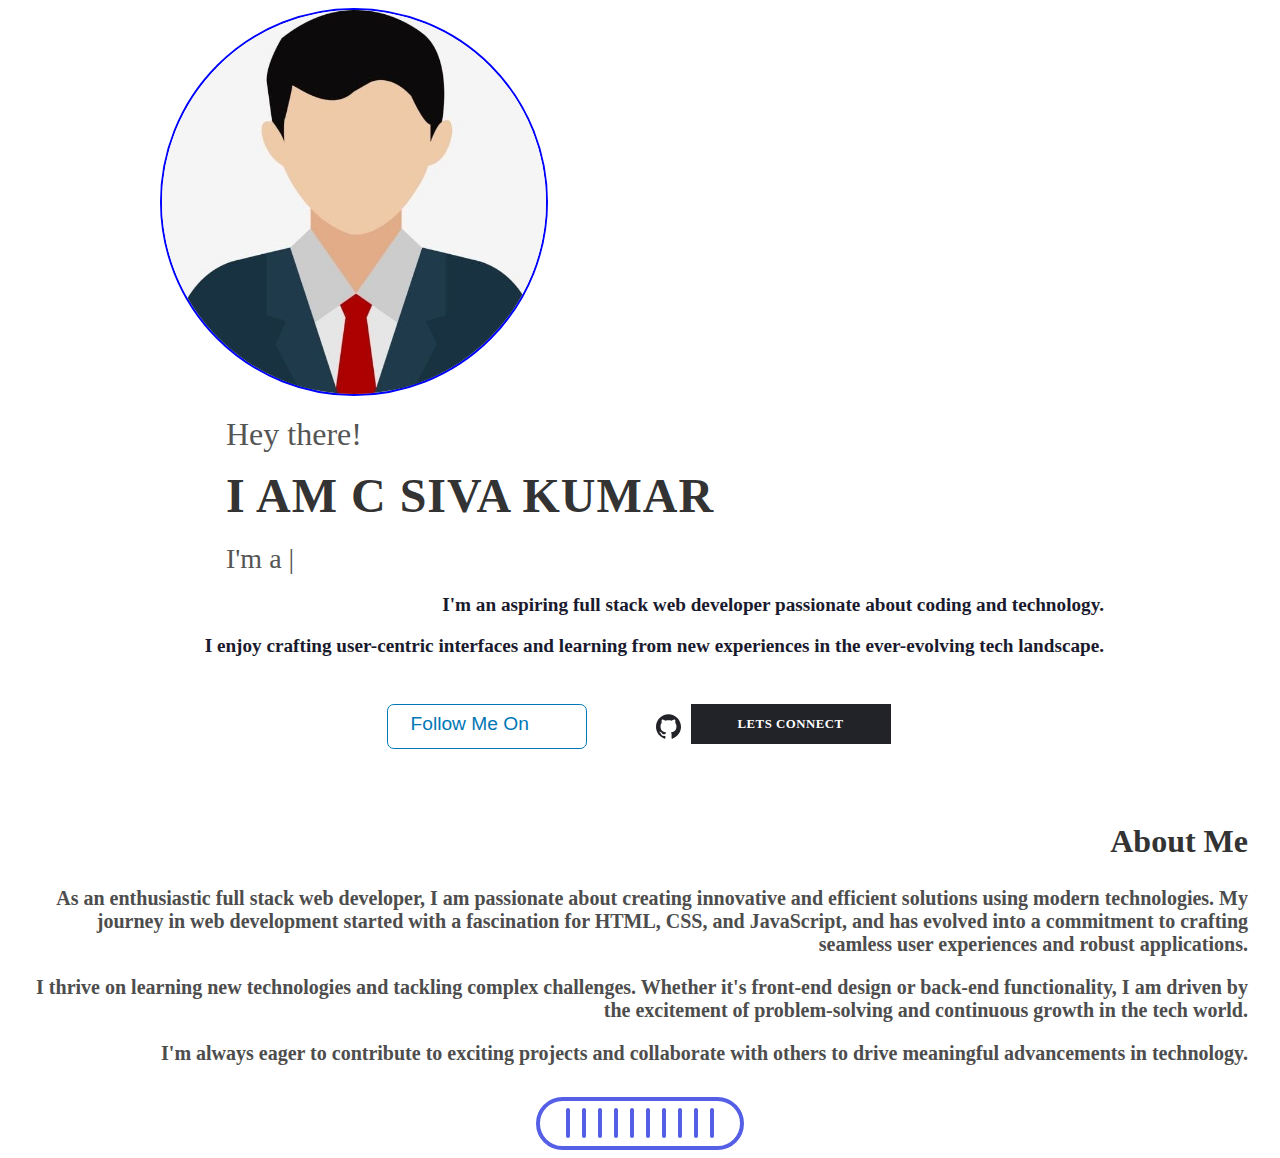
==== about.html @ 9b705c82 "modified about responsive" ====
<!DOCTYPE html>
<html lang="en">
<head>
    <meta charset="UTF-8">
    <meta name="viewport" content="width=device-width, initial-scale=1.0">
    <title>C Siva Kumar - Portfolio</title>
    <!-- Bootstrap CSS -->
    <link rel="stylesheet" href="https://cdn.jsdelivr.net/npm/bootstrap@4.6.2/dist/css/bootstrap.min.css" integrity="sha384-xOolHFLEh07PJGoPkLv1IbcEPTNtaed2xpHsD9ESMhqIYd0nLMwNLD69Npy4HI+N" crossorigin="anonymous">
    <!-- Custom CSS -->
    <link rel="stylesheet" href="styles/about.css">
</head>
<body>
<section id="about">
    <div class="about">

        <div class="aboutsection">
            <div class="profileimg">
            <img src="images/userimage.jpg" alt="Profile Image">
        </div>
        <div class="aboutme text-center">
            <h2>Hey there!</h2>
            <h1>I am C SIVA KUMAR</h1>
            <h2> I'm a <span id="dynamic-text"></span>|</h2>
            <span class="aboutcontent">
                <p>I'm an aspiring full stack web developer passionate about coding and technology.</p>
                <p>I enjoy crafting user-centric interfaces and learning from new experiences in the ever-evolving tech landscape.</p>
                <section id="connectwithme">
                    <ul class="links">
                        <li  id="connectbtn">
                            <a href="https://www.linkedin.com/in/siva-kumar-chandragari-0a0203268/" target="_blank">
                                <button class="linedinbutton">
                                    <p class="inner">Follow Me On</p>
                                    <svg viewBox="0 0 16 16" class="bi bi-whatsapp" fill="currentColor" height="16" width="20" xmlns="http://www.w3.org/2000/svg">
                                        <path d="M0 1.146C0 .513.526 0 1.175 0h13.65C15.474 0 16 .513 16 1.146v13.708c0 .633-.526 1.146-1.175 1.146H1.175C.526 16 0 15.487 0 14.854V1.146zm4.943 12.248V6.169H2.542v7.225h2.401zm-1.2-8.212c.837 0 1.358-.554 1.358-1.248-.015-.709-.52-1.248-1.342-1.248-.822 0-1.359.54-1.359 1.248 0 .694.521 1.248 1.327 1.248h.016zm4.908 8.212V9.359c0-.216.016-.432.08-.586.173-.431.568-.878 1.232-.878.869 0 1.216.662 1.216 1.634v3.865h2.401V9.25c0-2.22-1.184-3.252-2.764-3.252-1.274 0-1.845.7-2.165 1.193v.025h-.016a5.54 5.54 0 0 1 .016-.025V6.169h-2.4c.03.678 0 7.225 0 7.225h2.4z"></path>
                                    </svg>
                                </button>
                           </a>
                        </li>
                        <li id="connectbtn"><a href="https://github.com/sivakumar6678" target="_blank">
                            <div class="button-icon">
                                <div class="icon">
                                  <svg viewBox="0 0 24 24">
                                    <path
                                      d="M12 0.296997C5.37 0.296997 0 5.67 0 12.297C0 17.6 3.438 22.097 8.205 23.682C8.805 23.795 9.025 23.424 9.025 23.105C9.025 22.82 9.015 22.065 9.01 21.065C5.672 21.789 4.968 19.455 4.968 19.455C4.422 18.07 3.633 17.7 3.633 17.7C2.546 16.956 3.717 16.971 3.717 16.971C4.922 17.055 5.555 18.207 5.555 18.207C6.625 20.042 8.364 19.512 9.05 19.205C9.158 18.429 9.467 17.9 9.81 17.6C7.145 17.3 4.344 16.268 4.344 11.67C4.344 10.36 4.809 9.29 5.579 8.45C5.444 8.147 5.039 6.927 5.684 5.274C5.684 5.274 6.689 4.952 8.984 6.504C9.944 6.237 10.964 6.105 11.984 6.099C13.004 6.105 14.024 6.237 14.984 6.504C17.264 4.952 18.269 5.274 18.269 5.274C18.914 6.927 18.509 8.147 18.389 8.45C19.154 9.29 19.619 10.36 19.619 11.67C19.619 16.28 16.814 17.295 14.144 17.59C14.564 17.95 14.954 18.686 14.954 19.81C14.954 21.416 14.939 22.706 14.939 23.096C14.939 23.411 15.149 23.786 15.764 23.666C20.565 22.092 24 17.592 24 12.297C24 5.67 18.627 0.296997 12 0.296997Z"
                                      fill="#222229"
                                    ></path>
                                  </svg>
                                </div>
                                <div class="cube">
                                    <span class="side front">Lets Connect</span>
                                    <span class="side top">check me on github</span>
                                </div>
                            </div>
                            </a></li>
                        </ul>
                </section>
            </span>
        </div>
    </div>
    </div>
    <div class="aboutmore text-center">
        <h2 class="text-center">About Me</h2>
        <p>As an enthusiastic full stack web developer, I am passionate about creating innovative and efficient solutions using modern technologies. My journey in web development started with a fascination for HTML, CSS, and JavaScript, and has evolved into a commitment to crafting seamless user experiences and robust applications.</p>
        <p>I thrive on learning new technologies and tackling complex challenges. Whether it's front-end design or back-end functionality, I am driven by the excitement of problem-solving and continuous growth in the tech world.</p>
        <p>I'm always eager to contribute to exciting projects and collaborate with others to drive meaningful advancements in technology.</p>
    </div>
    <div class="knoememore">
        <ul class="wave-menu">
            <li></li>
            <li></li>
            <li></li>
            <li></li>
            <li></li>
            <li></li>
            <li></li>
            <li></li>
            <li></li>
            <li></li>
          </ul>
    </div>
</section>

<!-- Include the script for typewriter effect here -->
<!-- <script src="js/script.js"> -->
   
</script>
</body>
</html>
---- styles/about.css ----
#about {
    align-content: center;
    justify-items: center;
    margin: 0rem -8px;
    /* background: linear-gradient(to bottom, #fff9c4, #ffe0b2);  */
    color: #1a1a2e; 
}

.aboutsection {
    margin: 0 10rem;
    display: flex;
    justify-items: center;
    align-content: center;
    flex-wrap: wrap;
    min-height: 85vh;
}

.aboutsection img {
    border:2px solid blue;
    width: 30vw;
    max-width: 500px;
    height: auto;
    border-radius: 50%;
}

.aboutsection .aboutme {
    margin: 1rem;
    flex-grow: 1;
    text-align: center;
}
.aboutme h2:first-child{
    font-size: 2rem;
    font-weight: 300;
    color:#555555;
    /* background: red; */
}
.aboutme h1  {
    color: #333333;
    padding-left: 50px;
    text-align: start;
    font-size: 3rem;
    font-weight: 700;
    text-transform: uppercase;
    letter-spacing: 1px;
    margin: 0 0 20px 0;
}

.aboutme h2 {
    /* color: #1a1a2e; */
    color: #555555; /* Slate Gray */
    font-size: 1.75rem;
    font-weight: bolder;
    padding-left: 50px;
    text-align: start;
    font-weight: 400;
    margin: 0 0 15px 0;
}

.aboutcontent p {
    text-align: right;
    font-size: 1.2rem;
    font-weight: 550;
    line-height: 1.6;
    margin: 0 0 10px 0;
}

#dynamic-text {
    color: #2b00ff;
}

.aboutmore {
    margin: 2rem;
    text-align: right;
    font-size: 1.25rem;
    font-weight: 900;
    
}
.aboutmore h2{
    font-size: 2rem;
    font-weight: 900;
    color: #333333;
}
.aboutmore p{
    font-size: 1.25rem;
    font-weight: 900;
    color: #4d4d4d; 
}
#connectwithme {
    margin-top: 2rem;
}

#connectwithme .links {
    list-style-type: none;
    display: flex;
    justify-content: center;
    gap: 1.5rem;
    padding: 0;
    flex-wrap: wrap;
}

#connectwithme .links li {
    display: flex;
    align-items: center;
    border-radius: 8px;
    padding: 0.5rem 1rem;
    transition: transform 0.3s, box-shadow 0.3s;
}

#connectwithme .links .linedinbutton {
    width: 200px;
    height: 45px;
    text-align: center;
}

#connectwithme .links .linedinbutton p {
    font: 1.2rem sans-serif;
}

#connectwithme .links .linedinbutton svg {
    width: 3vh;
    height: 3vh;
}

#connectwithme .links li img {
    width: 30px;
    height: 30px;
    margin-right: 10px;
}

#connectwithme .links li a {
    text-decoration: none;
    color: #333;
    font-weight: bold;
}

#connectwithme .links li:hover {
    transform: scale(1.05);
}

#connectwithme .links li {
    animation:leftswipe 1.5s ease-in;
}
@keyframes leftswipe {
    0% {
        transform: translateX(-30%);
    }
    100% {
        transform: translateX(0);
    }
    
}

button p {
    position: absolute;
    top: 0.4em;
    left: 1.2em;
    margin: 0;
    padding: 0;
    transition: .5s;
    color: #0077b5;
}

button svg {
    position: absolute;
    top: 0.45em;
    right: 0.5em;
    margin: 0;
    padding: 0;
    opacity: 0;
    transition: 0.5s;
    height: 1em;
    fill: #fff;
}

button:hover p {
    left: 0.6em;
    color: #fff;
}

button:hover svg {
    opacity: 1;
}

button:hover {
    background-color: #0077b5;
}

.button-icon {
    display: flex;
    border: 3px #fff solid;
    width: fit-content;
    height: fit-content;
    cursor: pointer;
}

.icon {
    background-color: #fff;
    padding: 10px 10px 5px 10px;
}

.icon svg {
    width: 25px;
    height: 25px;
}

.cube {
    transition: all 0.9s;
    transform-style: preserve-3d;
    width: 200px;
    height: 20px;
}

.button-icon:hover {
    border-color: #ff98a2;
}

.button-icon:hover .cube {
    transform: rotateX(90deg);
}

.side {
    position: absolute;
    height: 40px;
    width: 200px;
    display: flex;
    font-size: 0.8em;
    justify-content: center;
    align-items: center;
    text-transform: uppercase;
    letter-spacing: 0.5px;
    font-weight: bold;
}

.top {
    height: 45px;
    background: #ff98a2;
    color: #fff;
    transform: rotateX(-90deg) translate3d(0, 10px, 2em);
}

.front {
    background: #222229;
    color: #fff;
    transform: translate3d(0, 0, 1em);
}

button {
    background-color: #fff;
    border: 1px solid #0077b5;
    padding: 5px;
    position: relative;
    width: 7.2em;
    height: 2em;
    transition: 0.5s;
    font-size: 17px;
    border-radius: 0.4em;
}

.linedinbutton:hover, .button-icon:hover {
    background: radial-gradient(circle 80px at 80% -50%, #777777, #0f1111);
    box-shadow: 0 0 15px #bcbebe; /* Glowing shadow effect */
}

.knoememore {
    display: flex;
    justify-content: center;
}

/* Wave Menu Styles - From Uiverse.io by JkHuger */ 
.wave-menu {
    border: 4px solid #545FE5;
    border-radius: 50px;
    width: 200px;
    height: 45px;
    display: flex;
    justify-content: center;
    align-items: center;
    padding: 0;
    margin: 0;
    cursor: pointer;
    transition: ease 0.2s;
    position: relative;
    background: #fff;
}

.wave-menu li {
    list-style: none;
    height: 30px;
    width: 4px;
    border-radius: 10px;
    background: #545FE5;
    margin: 0 6px;
    padding: 0;
    animation-name: wave1;
    animation-duration: 0.3s;
    animation-iteration-count: infinite;
    animation-direction: alternate;
    transition: ease 0.2s;
}

.wave-menu:hover > li {
    background: #fff;
}

.wave-menu:hover {
    background: #545FE5;
}

.wave-menu li:nth-child(2) {
    animation-name: wave2;
    animation-delay: 0.2s;
}

.wave-menu li:nth-child(3) {
    animation-name: wave3;
    animation-delay: 0.23s;
    animation-duration: 0.4s;
}

.wave-menu li:nth-child(4) {
    animation-name: wave4;
    animation-delay: 0.1s;
    animation-duration: 0.3s;
}

.wave-menu li:nth-child(5) {
    animation-delay: 0.5s;
}

.wave-menu li:nth-child(6) {
    animation-name: wave2;
    animation-duration: 0.5s;
}

.wave-menu li:nth-child(8) {
    animation-name: wave4;
    animation-delay: 0.4s;
    animation-duration: 0.25s;
}

.wave-menu li:nth-child(9) {
    animation-name: wave3;
    animation-delay: 0.15s;
}

@keyframes wave1 {
    from {
        transform: scaleY(1);
    }
    to {
        transform: scaleY(0.5);
    }
}

@keyframes wave2 {
    from {
        transform: scaleY(0.3);
    }
    to {
        transform: scaleY(0.6);
    }
}

@keyframes wave3 {
    from {
        transform: scaleY(1.5);
    }
    to {
        transform: scaleY(0.8);
    }
}

@keyframes wave4 {
    from {
        transform: scaleY(0.2);
    }
    to {
        transform: scaleY(1);
    }
}

/* Responsive Styles for About Section */
@media (max-width: 1200px) {
    .aboutsection {
        margin: 0 5rem;
    }
}

@media (max-width: 992px) {
    .aboutsection {
        margin: 0 3rem;
    }

    .aboutsection img {
        width: 25vw;
        max-width: 150px;
    }

    .aboutsection .aboutme {
        text-align: left;
    }
}

@media (max-width: 768px) {
    .aboutsection {
        margin: 0 2rem;
        flex-direction: column;
        text-align: center;
    }

    .aboutsection img {
        margin:2rem 0;
        width: 80vw;
        max-width: 900px;
        margin-bottom: 1rem;
    }

    .aboutsection .aboutme {
        margin: 1rem 0;
    }
    .aboutme h1{
        font-size:2.5rem;
    }

    .aboutmore {
        text-align: center;
    }
}

@media (max-width: 576px) {
    .aboutsection {
        margin: 0 1rem;
    }
    .aboutme h1{
        font-size:2.5rem;
    }
    #connectwithme .links li {
        padding: 0.5rem 0rem;
        
    }

    .aboutsection .aboutme {
        margin: 0.5rem 0;
    }
}
@media (max-width: 505px) {
    #connectwithme .links .linedinbutton {
        width:150px;
        text-align: left;
    }
    #connectwithme .links .linedinbutton p {
        margin:0;
        padding:0;
        font-size: 15px;
    }

    
  }
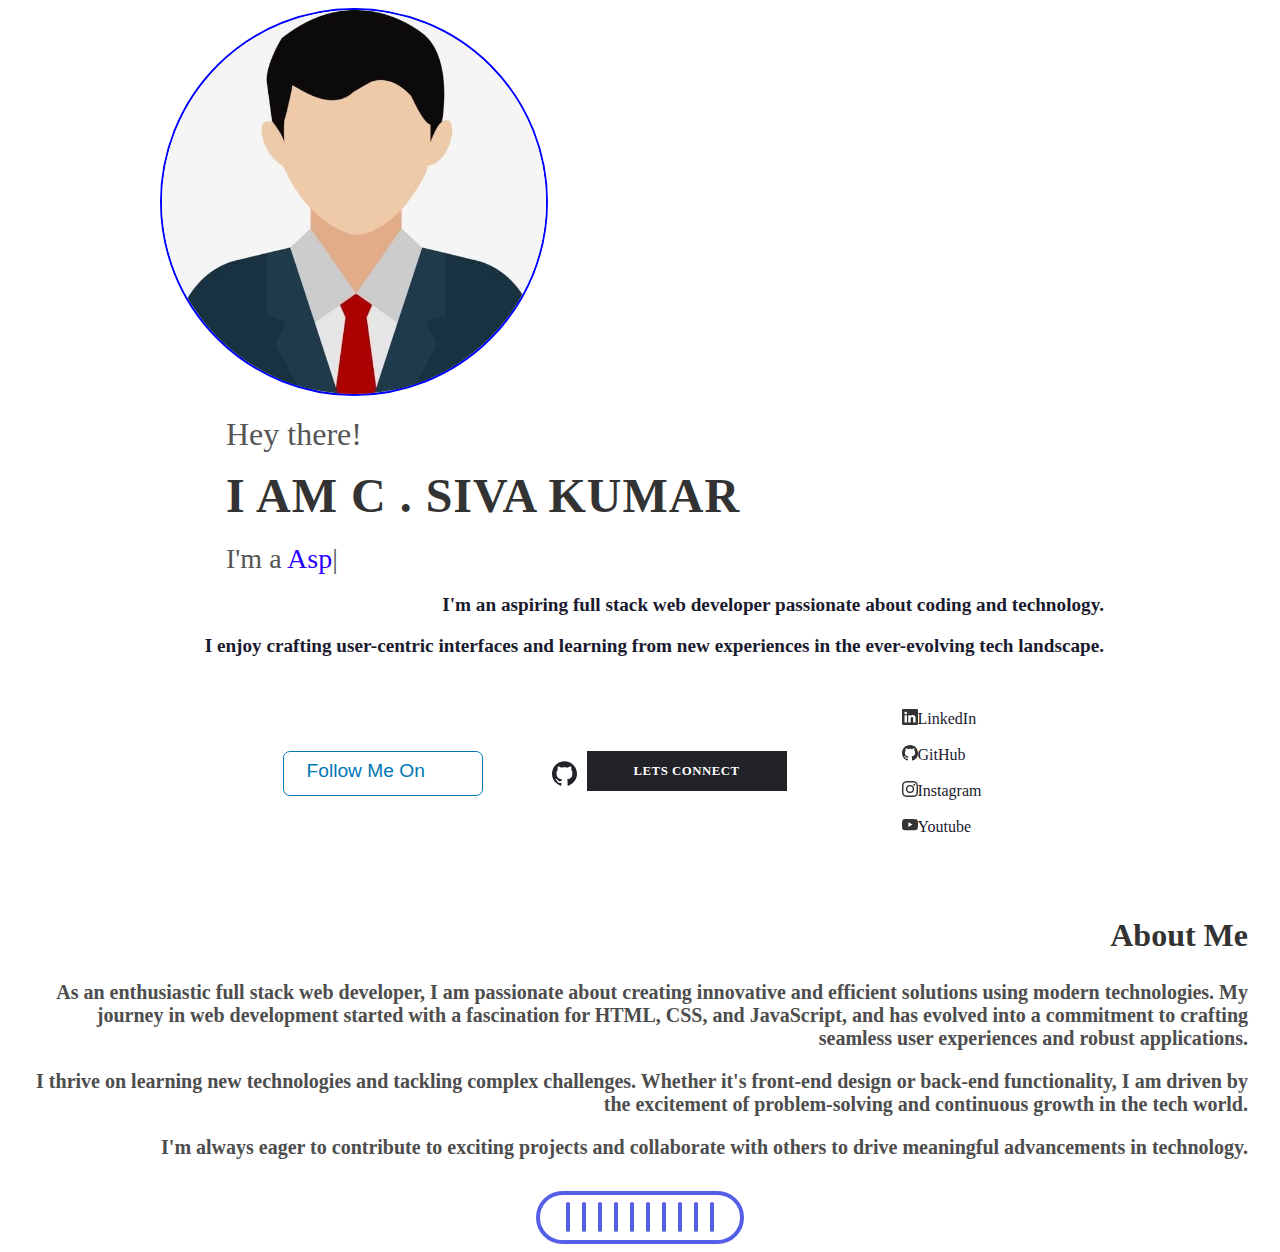
==== commit eec8d75c: "updated button in small screene" ====
--- a/about.html
+++ b/about.html
@@ -12,51 +12,148 @@
 <body>
 <section id="about">
     <div class="about">
-
         <div class="aboutsection">
             <div class="profileimg">
-            <img src="images/userimage.jpg" alt="Profile Image">
+                <img src="images/userimage.jpg" alt="Profile Image">
+            </div>
+            <div class="aboutme text-center">
+                <h2>Hey there!</h2>
+                <h1>I am C . SIVA KUMAR</h1>
+                <h2>I'm a <span id="dynamic-text"></span>|</h2>
+                <span class="aboutcontent">
+                    <p>I'm an aspiring full stack web developer passionate about coding and technology.</p>
+                    <p>I enjoy crafting user-centric interfaces and learning from new experiences in the ever-evolving tech landscape.</p>
+                    <section id="connectwithme">
+                        <ul class="links">
+                            <li id="connectbtn" class=" d-none d-sm-block">
+                                <a href="https://www.linkedin.com/in/sivakumar-chandragari/" target="_blank">
+                                    <button class="linedinbutton">
+                                        <p class="inner">Follow Me On</p>
+                                        <svg viewBox="0 0 16 16" class="bi bi-whatsapp" fill="currentColor" height="16" width="20" xmlns="http://www.w3.org/2000/svg">
+                                            <path d="M0 1.146C0 .513.526 0 1.175 0h13.65C15.474 0 16 .513 16 1.146v13.708c0 .633-.526 1.146-1.175 1.146H1.175C.526 16 0 15.487 0 14.854V1.146zm4.943 12.248V6.169H2.542v7.225h2.401zm-1.2-8.212c.837 0 1.358-.554 1.358-1.248-.015-.709-.52-1.248-1.342-1.248-.822 0-1.359.54-1.359 1.248 0 .694.521 1.248 1.327 1.248h.016zm4.908 8.212V9.359c0-.216.016-.432.08-.586.173-.431.568-.878 1.232-.878.869 0 1.216.662 1.216 1.634v3.865h2.401V9.25c0-2.22-1.184-3.252-2.764-3.252-1.274 0-1.845.7-2.165 1.193v.025h-.016a5.54 5.54 0 0 1 .016-.025V6.169h-2.4c.03.678 0 7.225 0 7.225h2.4z"></path>
+                                        </svg>
+                                    </button>
+                                </a>
+                               
+                                  
+                            </li>
+                            <li id="connectbtn" class=" d-none d-sm-block">
+                                <a href="https://github.com/sivakumar6678" target="_blank">
+                                    <div class="button-icon">
+                                        <div class="icon">
+                                            <svg viewBox="0 0 24 24">
+                                                <path
+                                                  d="M12 0.296997C5.37 0.296997 0 5.67 0 12.297C0 17.6 3.438 22.097 8.205 23.682C8.805 23.795 9.025 23.424 9.025 23.105C9.025 22.82 9.015 22.065 9.01 21.065C5.672 21.789 4.968 19.455 4.968 19.455C4.422 18.07 3.633 17.7 3.633 17.7C2.546 16.956 3.717 16.971 3.717 16.971C4.922 17.055 5.555 18.207 5.555 18.207C6.625 20.042 8.364 19.512 9.05 19.205C9.158 18.429 9.467 17.9 9.81 17.6C7.145 17.3 4.344 16.268 4.344 11.67C4.344 10.36 4.809 9.29 5.579 8.45C5.444 8.147 5.039 6.927 5.684 5.274C5.684 5.274 6.689 4.952 8.984 6.504C9.944 6.237 10.964 6.105 11.984 6.099C13.004 6.105 14.024 6.237 14.984 6.504C17.264 4.952 18.269 5.274 18.269 5.274C18.914 6.927 18.509 8.147 18.389 8.45C19.154 9.29 19.619 10.36 19.619 11.67C19.619 16.28 16.814 17.295 14.144 17.59C14.564 17.95 14.954 18.686 14.954 19.81C14.954 21.416 14.939 22.706 14.939 23.096C14.939 23.411 15.149 23.786 15.764 23.666C20.565 22.092 24 17.592 24 12.297C24 5.67 18.627 0.296997 12 0.296997Z"
+                                                  fill="#222229"
+                                                ></path>
+                                            </svg>
+                                        </div>
+                                        <div class="cube">
+                                            <span class="side front">Lets Connect</span>
+                                            <span class="side top">check me on github</span>
+                                        </div>
+                                    </div>
+                                </a>
+                               
+                            </li>
+                            <li class="d-block d-sm-none" id="smallscreenlinks">
+                    <ul class="example-2">
+                        <li class="icon-content">
+                            <a
+                            href="https://www.linkedin.com/in/sivakumar-chandragari/"
+                            aria-label="LinkedIn"
+                            data-social="linkedin"
+                            >
+                            <div class="filled"></div>
+                            <svg
+                                xmlns="http://www.w3.org/2000/svg"
+                                width="16"
+                                height="16"
+                                fill="currentColor"
+                                class="bi bi-linkedin"
+                                viewBox="0 0 16 16"
+                                xml:space="preserve"
+                            >
+                                <path
+                                d="M0 1.146C0 .513.526 0 1.175 0h13.65C15.474 0 16 .513 16 1.146v13.708c0 .633-.526 1.146-1.175 1.146H1.175C.526 16 0 15.487 0 14.854zm4.943 12.248V6.169H2.542v7.225zm-1.2-8.212c.837 0 1.358-.554 1.358-1.248-.015-.709-.52-1.248-1.342-1.248S2.4 3.226 2.4 3.934c0 .694.521 1.248 1.327 1.248zm4.908 8.212V9.359c0-.216.016-.432.08-.586.173-.431.568-.878 1.232-.878.869 0 1.216.662 1.216 1.634v3.865h2.401V9.25c0-2.22-1.184-3.252-2.764-3.252-1.274 0-1.845.7-2.165 1.193v.025h-.016l.016-.025V6.169h-2.4c.03.678 0 7.225 0 7.225z"
+                                fill="currentColor"
+                                ></path>
+                            </svg>
+                            </a>
+                            <div class="tooltip">LinkedIn</div>
+                        </li>
+                        <li class="icon-content">
+                            <a href="https://github.com/sivakumar6678" aria-label="GitHub" data-social="github">
+                            <div class="filled"></div>
+                            <svg
+                                xmlns="http://www.w3.org/2000/svg"
+                                width="16"
+                                height="16"
+                                fill="currentColor"
+                                class="bi bi-github"
+                                viewBox="0 0 16 16"
+                                xml:space="preserve"
+                            >
+                                <path
+                                d="M8 0C3.58 0 0 3.58 0 8c0 3.54 2.29 6.53 5.47 7.59.4.07.55-.17.55-.38 0-.19-.01-.82-.01-1.49-2.01.37-2.53-.49-2.69-.94-.09-.23-.48-.94-.82-1.13-.28-.15-.68-.52-.01-.53.63-.01 1.08.58 1.23.82.72 1.21 1.87.87 2.33.66.07-.52.28-.87.51-1.07-1.78-.2-3.64-.89-3.64-3.95 0-.87.31-1.59.82-2.15-.08-.2-.36-1.02.08-2.12 0 0 .67-.21 2.2.82.64-.18 1.32-.27 2-.27s1.36.09 2 .27c1.53-1.04 2.2-.82 2.2-.82.44 1.1.16 1.92.08 2.12.51.56.82 1.27.82 2.15 0 3.07-1.87 3.75-3.65 3.95.29.25.54.73.54 1.48 0 1.07-.01 1.93-.01 2.2 0 .21.15.46.55.38A8.01 8.01 0 0 0 16 8c0-4.42-3.58-8-8-8"
+                                fill="currentColor"
+                                ></path>
+                            </svg>
+                            </a>
+                            <div class="tooltip">GitHub</div>
+                        </li>
+                        <li class="icon-content">
+                            <a
+                            href="https://www.instagram.com/"
+                            aria-label="Instagram"
+                            data-social="instagram"
+                            >
+                            <div class="filled"></div>
+                            <svg
+                                xmlns="http://www.w3.org/2000/svg"
+                                width="16"
+                                height="16"
+                                fill="currentColor"
+                                class="bi bi-instagram"
+                                viewBox="0 0 16 16"
+                                xml:space="preserve"
+                            >
+                                <path
+                                d="M8 0C5.829 0 5.556.01 4.703.048 3.85.088 3.269.222 2.76.42a3.9 3.9 0 0 0-1.417.923A3.9 3.9 0 0 0 .42 2.76C.222 3.268.087 3.85.048 4.7.01 5.555 0 5.827 0 8.001c0 2.172.01 2.444.048 3.297.04.852.174 1.433.372 1.942.205.526.478.972.923 1.417.444.445.89.719 1.416.923.51.198 1.09.333 1.942.372C5.555 15.99 5.827 16 8 16s2.444-.01 3.298-.048c.851-.04 1.434-.174 1.943-.372a3.9 3.9 0 0 0 1.416-.923c.445-.445.718-.891.923-1.417.197-.509.332-1.09.372-1.942C15.99 10.445 16 10.173 16 8s-.01-2.445-.048-3.299c-.04-.851-.175-1.433-.372-1.941a3.9 3.9 0 0 0-.923-1.417A3.9 3.9 0 0 0 13.24.42c-.51-.198-1.092-.333-1.943-.372C10.443.01 10.172 0 7.998 0zm-.717 1.442h.718c2.136 0 2.389.007 3.232.046.78.035 1.204.166 1.486.275.373.145.64.319.92.599s.453.546.598.92c.11.281.24.705.275 1.485.039.843.047 1.096.047 3.231s-.008 2.389-.047 3.232c-.035.78-.166 1.203-.275 1.485a2.5 2.5 0 0 1-.599.919c-.28.28-.546.453-.92.598-.28.11-.704.24-1.485.276-.843.038-1.096.047-3.232.047s-2.39-.009-3.233-.047c-.78-.036-1.203-.166-1.485-.276a2.5 2.5 0 0 1-.92-.598 2.5 2.5 0 0 1-.6-.92c-.109-.281-.24-.705-.275-1.485-.038-.843-.046-1.096-.046-3.233s.008-2.388.046-3.231c.036-.78.166-1.204.276-1.486.145-.373.319-.64.599-.92s.546-.453.92-.598c.282-.11.705-.24 1.485-.276.738-.034 1.024-.044 2.515-.045zm4.988 1.328a.96.96 0 1 0 0 1.92.96.96 0 0 0 0-1.92m-4.27 1.122a4.109 4.109 0 1 0 0 8.217 4.109 4.109 0 0 0 0-8.217m0 1.441a2.667 2.667 0 1 1 0 5.334 2.667 2.667 0 0 1 0-5.334"
+                                fill="currentColor"
+                                ></path>
+                            </svg>
+                            </a>
+                            <div class="tooltip">Instagram</div>
+                        </li>
+                        <li class="icon-content">
+                            <a href="https://youtube.com/" aria-label="Youtube" data-social="youtube">
+                            <div class="filled"></div>
+                            <svg
+                                xmlns="http://www.w3.org/2000/svg"
+                                width="16"
+                                height="16"
+                                fill="currentColor"
+                                class="bi bi-youtube"
+                                viewBox="0 0 16 16"
+                                xml:space="preserve"
+                            >
+                                <path
+                                d="M8.051 1.999h.089c.822.003 4.987.033 6.11.335a2.01 2.01 0 0 1 1.415 1.42c.101.38.172.883.22 1.402l.01.104.022.26.008.104c.065.914.073 1.77.074 1.957v.075c-.001.194-.01 1.108-.082 2.06l-.008.105-.009.104c-.05.572-.124 1.14-.235 1.558a2.01 2.01 0 0 1-1.415 1.42c-1.16.312-5.569.334-6.18.335h-.142c-.309 0-1.587-.006-2.927-.052l-.17-.006-.087-.004-.171-.007-.171-.007c-1.11-.049-2.167-.128-2.654-.26a2.01 2.01 0 0 1-1.415-1.419c-.111-.417-.185-.986-.235-1.558L.09 9.82l-.008-.104A31 31 0 0 1 0 7.68v-.123c.002-.215.01-.958.064-1.778l.007-.103.003-.052.008-.104.022-.26.01-.104c.048-.519.119-1.023.22-1.402a2.01 2.01 0 0 1 1.415-1.42c.487-.13 1.544-.21 2.654-.26l.17-.007.172-.006.086-.003.171-.007A100 100 0 0 1 7.858 2zM6.4 5.209v4.818l4.157-2.408z"
+                                fill="currentColor"
+                                ></path>
+                            </svg>
+                            </a>
+                            <div class="tooltip">Youtube</div>
+                        </li>
+                    </ul>
+
+                                            </li>
+                        </ul>
+                    </section>
+                </span>
+            </div>
         </div>
-        <div class="aboutme text-center">
-            <h2>Hey there!</h2>
-            <h1>I am C SIVA KUMAR</h1>
-            <h2> I'm a <span id="dynamic-text"></span>|</h2>
-            <span class="aboutcontent">
-                <p>I'm an aspiring full stack web developer passionate about coding and technology.</p>
-                <p>I enjoy crafting user-centric interfaces and learning from new experiences in the ever-evolving tech landscape.</p>
-                <section id="connectwithme">
-                    <ul class="links">
-                        <li  id="connectbtn">
-                            <a href="https://www.linkedin.com/in/siva-kumar-chandragari-0a0203268/" target="_blank">
-                                <button class="linedinbutton">
-                                    <p class="inner">Follow Me On</p>
-                                    <svg viewBox="0 0 16 16" class="bi bi-whatsapp" fill="currentColor" height="16" width="20" xmlns="http://www.w3.org/2000/svg">
-                                        <path d="M0 1.146C0 .513.526 0 1.175 0h13.65C15.474 0 16 .513 16 1.146v13.708c0 .633-.526 1.146-1.175 1.146H1.175C.526 16 0 15.487 0 14.854V1.146zm4.943 12.248V6.169H2.542v7.225h2.401zm-1.2-8.212c.837 0 1.358-.554 1.358-1.248-.015-.709-.52-1.248-1.342-1.248-.822 0-1.359.54-1.359 1.248 0 .694.521 1.248 1.327 1.248h.016zm4.908 8.212V9.359c0-.216.016-.432.08-.586.173-.431.568-.878 1.232-.878.869 0 1.216.662 1.216 1.634v3.865h2.401V9.25c0-2.22-1.184-3.252-2.764-3.252-1.274 0-1.845.7-2.165 1.193v.025h-.016a5.54 5.54 0 0 1 .016-.025V6.169h-2.4c.03.678 0 7.225 0 7.225h2.4z"></path>
-                                    </svg>
-                                </button>
-                           </a>
-                        </li>
-                        <li id="connectbtn"><a href="https://github.com/sivakumar6678" target="_blank">
-                            <div class="button-icon">
-                                <div class="icon">
-                                  <svg viewBox="0 0 24 24">
-                                    <path
-                                      d="M12 0.296997C5.37 0.296997 0 5.67 0 12.297C0 17.6 3.438 22.097 8.205 23.682C8.805 23.795 9.025 23.424 9.025 23.105C9.025 22.82 9.015 22.065 9.01 21.065C5.672 21.789 4.968 19.455 4.968 19.455C4.422 18.07 3.633 17.7 3.633 17.7C2.546 16.956 3.717 16.971 3.717 16.971C4.922 17.055 5.555 18.207 5.555 18.207C6.625 20.042 8.364 19.512 9.05 19.205C9.158 18.429 9.467 17.9 9.81 17.6C7.145 17.3 4.344 16.268 4.344 11.67C4.344 10.36 4.809 9.29 5.579 8.45C5.444 8.147 5.039 6.927 5.684 5.274C5.684 5.274 6.689 4.952 8.984 6.504C9.944 6.237 10.964 6.105 11.984 6.099C13.004 6.105 14.024 6.237 14.984 6.504C17.264 4.952 18.269 5.274 18.269 5.274C18.914 6.927 18.509 8.147 18.389 8.45C19.154 9.29 19.619 10.36 19.619 11.67C19.619 16.28 16.814 17.295 14.144 17.59C14.564 17.95 14.954 18.686 14.954 19.81C14.954 21.416 14.939 22.706 14.939 23.096C14.939 23.411 15.149 23.786 15.764 23.666C20.565 22.092 24 17.592 24 12.297C24 5.67 18.627 0.296997 12 0.296997Z"
-                                      fill="#222229"
-                                    ></path>
-                                  </svg>
-                                </div>
-                                <div class="cube">
-                                    <span class="side front">Lets Connect</span>
-                                    <span class="side top">check me on github</span>
-                                </div>
-                            </div>
-                            </a></li>
-                        </ul>
-                </section>
-            </span>
-        </div>
-    </div>
     </div>
     <div class="aboutmore text-center">
         <h2 class="text-center">About Me</h2>
@@ -81,8 +178,6 @@
 </section>
 
 <!-- Include the script for typewriter effect here -->
-<!-- <script src="js/script.js"> -->
-   
-</script>
+<script src="js/script.js"></script>
 </body>
 </html>
--- a/styles/about.css
+++ b/styles/about.css
@@ -38,17 +38,18 @@
     color: #333333;
     padding-left: 50px;
     text-align: start;
-    font-size: 3rem;
+    font-size: clamp(2rem, 5vw, 3rem);
     font-weight: 700;
     text-transform: uppercase;
     letter-spacing: 1px;
     margin: 0 0 20px 0;
+    text-wrap: wrap;
 }
 
 .aboutme h2 {
     /* color: #1a1a2e; */
+    font-size: 1.75rem;;
     color: #555555; /* Slate Gray */
-    font-size: 1.75rem;
     font-weight: bolder;
     padding-left: 50px;
     text-align: start;
@@ -169,8 +170,9 @@
     opacity: 0;
     transition: 0.5s;
     height: 1em;
-    fill: #fff;
-}
+    fill: #0077b5; /* LinkedIn blue color */
+}
+
 
 button:hover p {
     left: 0.6em;
@@ -432,7 +434,7 @@
         margin: 0 1rem;
     }
     .aboutme h1{
-        font-size:2.5rem;
+        font-size:2rem;
     }
     #connectwithme .links li {
         padding: 0.5rem 0rem;
@@ -442,17 +444,108 @@
     .aboutsection .aboutme {
         margin: 0.5rem 0;
     }
-}
-@media (max-width: 505px) {
-    #connectwithme .links .linedinbutton {
-        width:150px;
-        text-align: left;
-    }
-    #connectwithme .links .linedinbutton p {
-        margin:0;
-        padding:0;
-        font-size: 15px;
-    }
-
+
+}
+@media (max-width:505px) {
+ 
+    .aboutme h1{
+        font-size: 1.5rem;
+    }
+        ul {
+            list-style: none;
+        }
+        
+        .example-2 {
+            display: flex;
+            justify-content: center;
+            align-items: center;
+        }
+        .example-2 .icon-content {
+            margin: 0 10px;
+            position: relative;
+        }
+        .example-2 .icon-content .tooltip {
+            position: absolute;
+            top: -30px;
+            left: 50%;
+            transform: translateX(-50%);
+            color: #fff;
+            padding: 6px 10px;
+            border-radius: 5px;
+            opacity: 0;
+            visibility: hidden;
+            font-size: 14px;
+            transition: all 0.3s ease;
+        }
+        .example-2 .icon-content:hover .tooltip {
+            opacity: 1;
+            visibility: visible;
+            top: -50px;
+        }
+        .example-2 .icon-content a {
+            position: relative;
+            overflow: hidden;
+            display: flex;
+            justify-content: center;
+            align-items: center;
+            width: 50px;
+            height: 50px;
+            border-radius: 50%;
+            color: #4d4d4d;
+            background-color: #fff;
+            transition: all 0.3s ease-in-out;
+        }
+        .example-2 .icon-content a:hover {
+            box-shadow: 3px 2px 45px 0px rgb(0 0 0 / 12%);
+        }
+        .example-2 .icon-content a svg {
+            position: relative;
+            z-index: 1;
+            width: 30px;
+            height: 30px;
+        }
+        .example-2 .icon-content a:hover {
+            color: white;
+        }
+        .example-2 .icon-content a .filled {
+            position: absolute;
+            top: auto;
+            bottom: 0;
+            left: 0;
+            width: 100%;
+            height: 0;
+            background-color: #000;
+            transition: all 0.3s ease-in-out;
+        }
+        .example-2 .icon-content a:hover .filled {
+            height: 100%;
+        }
+        
+        .example-2 .icon-content a[data-social="linkedin"] .filled,
+        .example-2 .icon-content a[data-social="linkedin"] ~ .tooltip {
+            background-color: #0274b3;
+        }
+        
+        .example-2 .icon-content a[data-social="github"] .filled,
+        .example-2 .icon-content a[data-social="github"] ~ .tooltip {
+            background-color: #24262a;
+        }
+        .example-2 .icon-content a[data-social="instagram"] .filled,
+        .example-2 .icon-content a[data-social="instagram"] ~ .tooltip {
+            background: linear-gradient(
+            45deg,
+            #405de6,
+            #5b51db,
+            #b33ab4,
+            #c135b4,
+            #e1306c,
+            #fd1f1f
+            );
+        }
+        .example-2 .icon-content a[data-social="youtube"] .filled,
+        .example-2 .icon-content a[data-social="youtube"] ~ .tooltip {
+            background-color: #ff0000;
+        }
+  
     
-  }+}
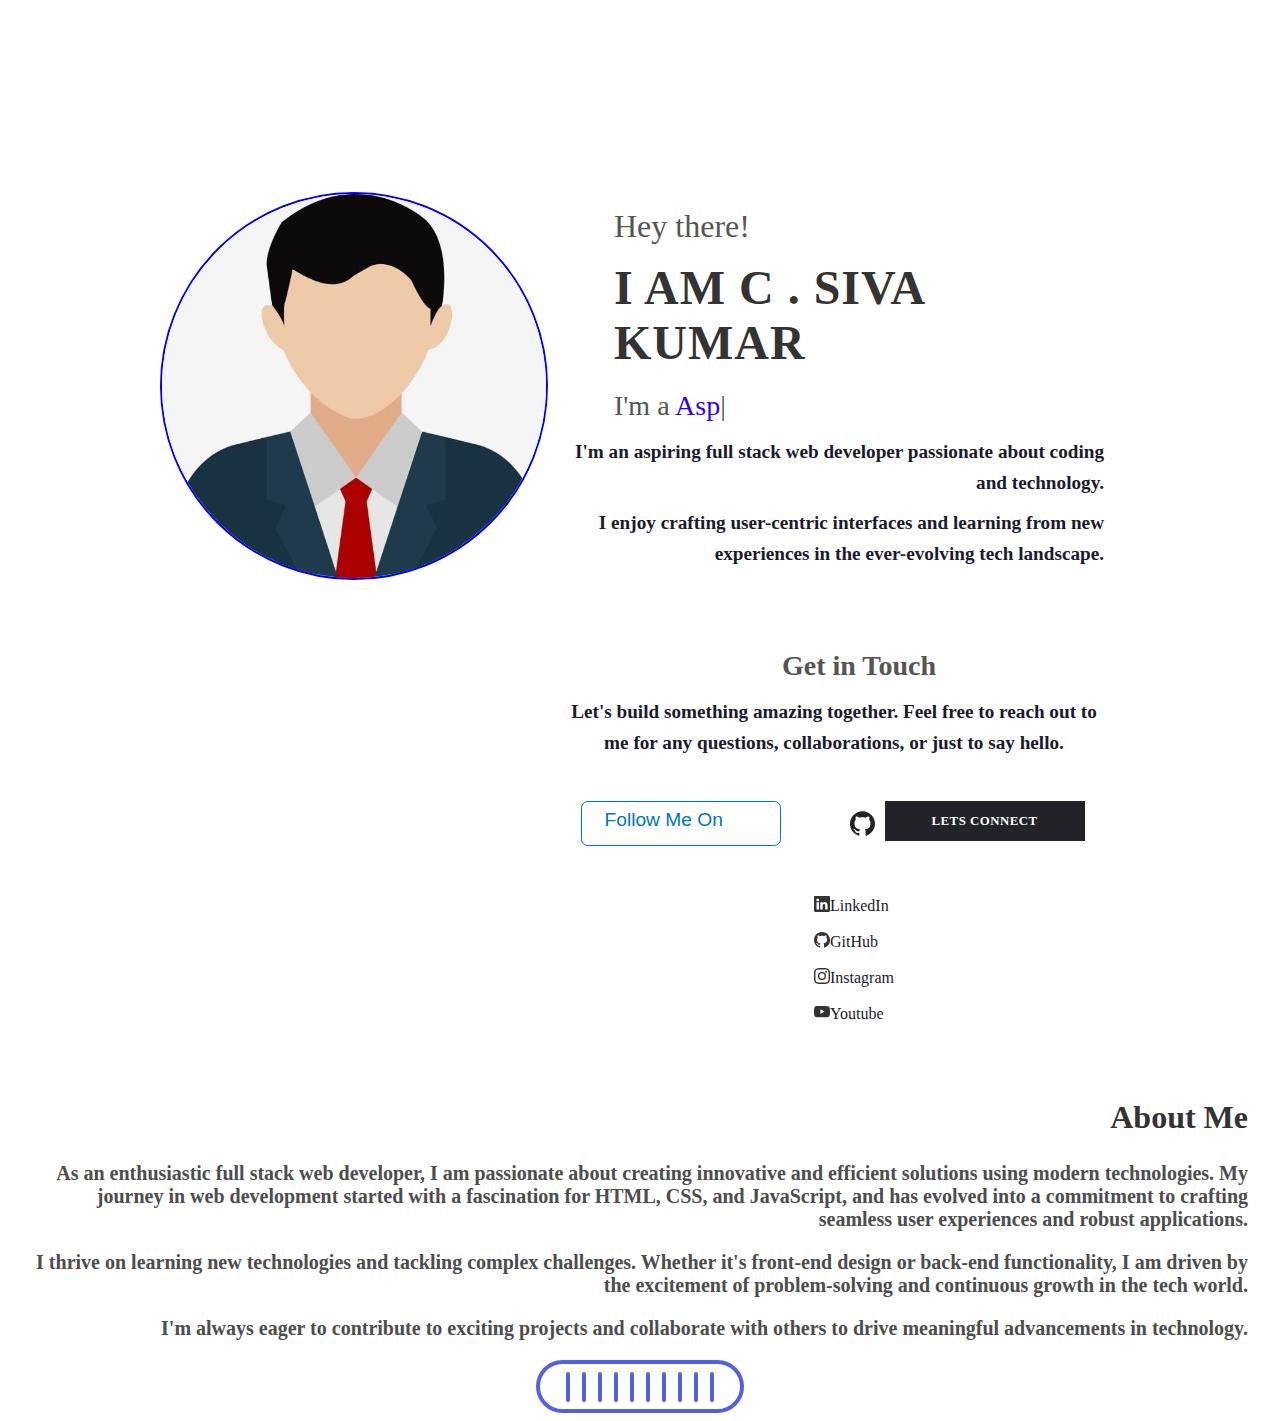
==== commit e1e7a643: "modified styles" ====
--- a/about.html
+++ b/about.html
@@ -23,6 +23,11 @@
                 <span class="aboutcontent">
                     <p>I'm an aspiring full stack web developer passionate about coding and technology.</p>
                     <p>I enjoy crafting user-centric interfaces and learning from new experiences in the ever-evolving tech landscape.</p>
+                </span>
+                <div class="get-in-touch">
+                    <h2>Get in Touch</h2>
+                    <p>Let's build something amazing together. Feel free to reach out to me for any questions, collaborations, or just to say hello.</p>
+                    
                     <section id="connectwithme">
                         <ul class="links">
                             <li id="connectbtn" class=" d-none d-sm-block">
@@ -34,8 +39,6 @@
                                         </svg>
                                     </button>
                                 </a>
-                               
-                                  
                             </li>
                             <li id="connectbtn" class=" d-none d-sm-block">
                                 <a href="https://github.com/sivakumar6678" target="_blank">
@@ -43,8 +46,8 @@
                                         <div class="icon">
                                             <svg viewBox="0 0 24 24">
                                                 <path
-                                                  d="M12 0.296997C5.37 0.296997 0 5.67 0 12.297C0 17.6 3.438 22.097 8.205 23.682C8.805 23.795 9.025 23.424 9.025 23.105C9.025 22.82 9.015 22.065 9.01 21.065C5.672 21.789 4.968 19.455 4.968 19.455C4.422 18.07 3.633 17.7 3.633 17.7C2.546 16.956 3.717 16.971 3.717 16.971C4.922 17.055 5.555 18.207 5.555 18.207C6.625 20.042 8.364 19.512 9.05 19.205C9.158 18.429 9.467 17.9 9.81 17.6C7.145 17.3 4.344 16.268 4.344 11.67C4.344 10.36 4.809 9.29 5.579 8.45C5.444 8.147 5.039 6.927 5.684 5.274C5.684 5.274 6.689 4.952 8.984 6.504C9.944 6.237 10.964 6.105 11.984 6.099C13.004 6.105 14.024 6.237 14.984 6.504C17.264 4.952 18.269 5.274 18.269 5.274C18.914 6.927 18.509 8.147 18.389 8.45C19.154 9.29 19.619 10.36 19.619 11.67C19.619 16.28 16.814 17.295 14.144 17.59C14.564 17.95 14.954 18.686 14.954 19.81C14.954 21.416 14.939 22.706 14.939 23.096C14.939 23.411 15.149 23.786 15.764 23.666C20.565 22.092 24 17.592 24 12.297C24 5.67 18.627 0.296997 12 0.296997Z"
-                                                  fill="#222229"
+                                                d="M12 0.296997C5.37 0.296997 0 5.67 0 12.297C0 17.6 3.438 22.097 8.205 23.682C8.805 23.795 9.025 23.424 9.025 23.105C9.025 22.82 9.015 22.065 9.01 21.065C5.672 21.789 4.968 19.455 4.968 19.455C4.422 18.07 3.633 17.7 3.633 17.7C2.546 16.956 3.717 16.971 3.717 16.971C4.922 17.055 5.555 18.207 5.555 18.207C6.625 20.042 8.364 19.512 9.05 19.205C9.158 18.429 9.467 17.9 9.81 17.6C7.145 17.3 4.344 16.268 4.344 11.67C4.344 10.36 4.809 9.29 5.579 8.45C5.444 8.147 5.039 6.927 5.684 5.274C5.684 5.274 6.689 4.952 8.984 6.504C9.944 6.237 10.964 6.105 11.984 6.099C13.004 6.105 14.024 6.237 14.984 6.504C17.264 4.952 18.269 5.274 18.269 5.274C18.914 6.927 18.509 8.147 18.389 8.45C19.154 9.29 19.619 10.36 19.619 11.67C19.619 16.28 16.814 17.295 14.144 17.59C14.564 17.95 14.954 18.686 14.954 19.81C14.954 21.416 14.939 22.706 14.939 23.096C14.939 23.411 15.149 23.786 15.764 23.666C20.565 22.092 24 17.592 24 12.297C24 5.67 18.627 0.296997 12 0.296997Z"
+                                                fill="#222229"
                                                 ></path>
                                             </svg>
                                         </div>
@@ -54,7 +57,6 @@
                                         </div>
                                     </div>
                                 </a>
-                               
                             </li>
                             <li class="d-block d-sm-none" id="smallscreenlinks">
                     <ul class="example-2">
@@ -147,13 +149,17 @@
                             <div class="tooltip">Youtube</div>
                         </li>
                     </ul>
-
+        
                                             </li>
                         </ul>
                     </section>
-                </span>
+                </div>
+                    
             </div>
         </div>
+        
+
+    
     </div>
     <div class="aboutmore text-center">
         <h2 class="text-center">About Me</h2>
@@ -161,6 +167,7 @@
         <p>I thrive on learning new technologies and tackling complex challenges. Whether it's front-end design or back-end functionality, I am driven by the excitement of problem-solving and continuous growth in the tech world.</p>
         <p>I'm always eager to contribute to exciting projects and collaborate with others to drive meaningful advancements in technology.</p>
     </div>
+   
     <div class="knoememore">
         <ul class="wave-menu">
             <li></li>
--- a/styles/about.css
+++ b/styles/about.css
@@ -1,18 +1,17 @@
 #about {
-    align-content: center;
-    justify-items: center;
-    margin: 0rem -8px;
-    /* background: linear-gradient(to bottom, #fff9c4, #ffe0b2);  */
-    color: #1a1a2e; 
-}
-
+    justify-content: center; /* Center align */
+    align-items: center; /* Center vertically */
+    margin: 0 -8px;
+    color: #1a1a2e;
+    /* Consider adding a subtle background color for better contrast */
+}
 .aboutsection {
-    margin: 0 10rem;
+    margin: 12rem 10rem 0rem 10rem;
     display: flex;
     justify-items: center;
     align-content: center;
-    flex-wrap: wrap;
     min-height: 85vh;
+    flex-direction: row; 
 }
 
 .aboutsection img {
@@ -64,13 +63,29 @@
     line-height: 1.6;
     margin: 0 0 10px 0;
 }
-
+.aboutme .get-in-touch{
+    
+    margin-top: 5rem;
+}
+.aboutme .get-in-touch h2{
+    font-size: 1.75rem;;
+    color: #555555; /* Slate Gray */
+    font-weight: bolder;
+    text-align: center;
+}
+.aboutme .get-in-touch p{
+    text-align: center;
+    font-size: 1.2rem;
+    font-weight: 550;
+    line-height: 1.6;
+    margin: 0 0 10px 0;
+}
 #dynamic-text {
     color: #2b00ff;
 }
 
 .aboutmore {
-    margin: 2rem;
+    margin: 0 2rem;
     text-align: right;
     font-size: 1.25rem;
     font-weight: 900;
@@ -183,9 +198,6 @@
     opacity: 1;
 }
 
-button:hover {
-    background-color: #0077b5;
-}
 
 .button-icon {
     display: flex;
@@ -382,26 +394,19 @@
 }
 
 /* Responsive Styles for About Section */
-@media (max-width: 1200px) {
+
+@media (min-width:768px) and (max-width:1200px){
     .aboutsection {
-        margin: 0 5rem;
-    }
-}
-
-@media (max-width: 992px) {
-    .aboutsection {
-        margin: 0 3rem;
-    }
-
+        margin:  5rem;
+        justify-content: center;
+    }
     .aboutsection img {
-        width: 25vw;
-        max-width: 150px;
-    }
-
-    .aboutsection .aboutme {
-        text-align: left;
-    }
-}
+        /* margin-top:7rem ; */
+        width: 35vw;
+    }
+}
+
+
 
 @media (max-width: 768px) {
     .aboutsection {
@@ -412,8 +417,8 @@
 
     .aboutsection img {
         margin:2rem 0;
-        width: 80vw;
-        max-width: 900px;
+        width: 50vw;
+        max-width: 500px;
         margin-bottom: 1rem;
     }
 
@@ -430,6 +435,7 @@
 }
 
 @media (max-width: 576px) {
+    
     .aboutsection {
         margin: 0 1rem;
     }
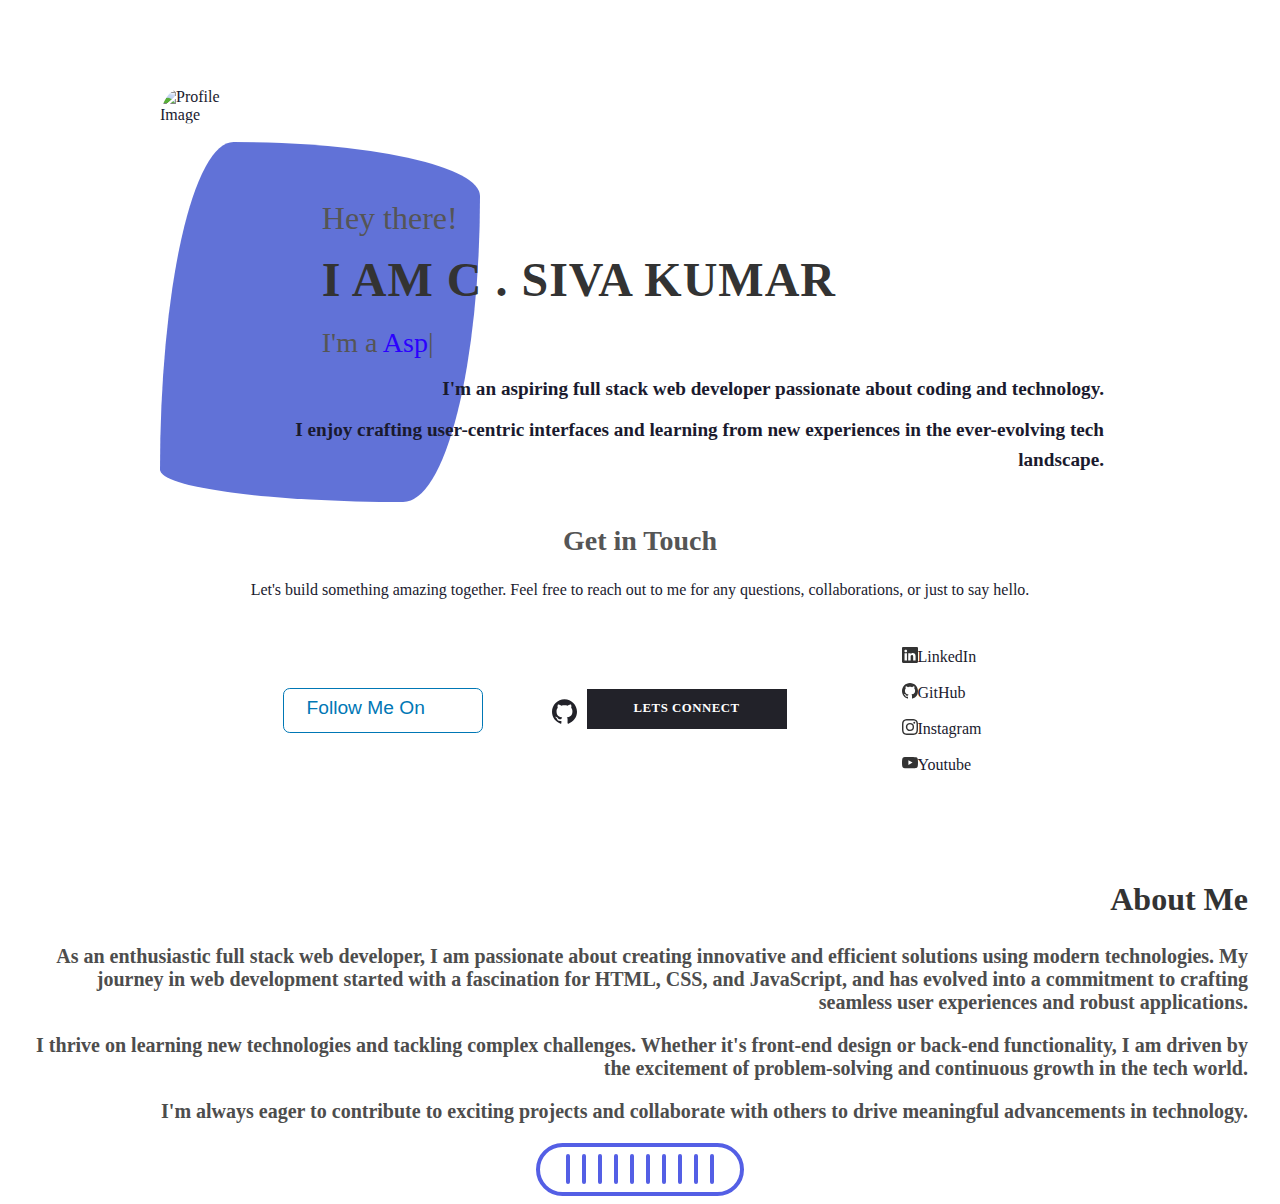
==== commit a0c4ba6b: "addded pic" ====
--- a/about.html
+++ b/about.html
@@ -14,148 +14,150 @@
     <div class="about">
         <div class="aboutsection">
             <div class="profileimg">
-                <img src="images/userimage.jpg" alt="Profile Image">
+                <img src="images/profilepic.png" alt="Profile Image" class="img-style">
+                <span id="imgbg"></span>
             </div>
-            <div class="aboutme text-center">
-                <h2>Hey there!</h2>
-                <h1>I am C . SIVA KUMAR</h1>
-                <h2>I'm a <span id="dynamic-text"></span>|</h2>
-                <span class="aboutcontent">
-                    <p>I'm an aspiring full stack web developer passionate about coding and technology.</p>
-                    <p>I enjoy crafting user-centric interfaces and learning from new experiences in the ever-evolving tech landscape.</p>
-                </span>
-                <div class="get-in-touch">
-                    <h2>Get in Touch</h2>
-                    <p>Let's build something amazing together. Feel free to reach out to me for any questions, collaborations, or just to say hello.</p>
-                    
-                    <section id="connectwithme">
-                        <ul class="links">
-                            <li id="connectbtn" class=" d-none d-sm-block">
-                                <a href="https://www.linkedin.com/in/sivakumar-chandragari/" target="_blank">
-                                    <button class="linedinbutton">
-                                        <p class="inner">Follow Me On</p>
-                                        <svg viewBox="0 0 16 16" class="bi bi-whatsapp" fill="currentColor" height="16" width="20" xmlns="http://www.w3.org/2000/svg">
-                                            <path d="M0 1.146C0 .513.526 0 1.175 0h13.65C15.474 0 16 .513 16 1.146v13.708c0 .633-.526 1.146-1.175 1.146H1.175C.526 16 0 15.487 0 14.854V1.146zm4.943 12.248V6.169H2.542v7.225h2.401zm-1.2-8.212c.837 0 1.358-.554 1.358-1.248-.015-.709-.52-1.248-1.342-1.248-.822 0-1.359.54-1.359 1.248 0 .694.521 1.248 1.327 1.248h.016zm4.908 8.212V9.359c0-.216.016-.432.08-.586.173-.431.568-.878 1.232-.878.869 0 1.216.662 1.216 1.634v3.865h2.401V9.25c0-2.22-1.184-3.252-2.764-3.252-1.274 0-1.845.7-2.165 1.193v.025h-.016a5.54 5.54 0 0 1 .016-.025V6.169h-2.4c.03.678 0 7.225 0 7.225h2.4z"></path>
-                                        </svg>
-                                    </button>
-                                </a>
-                            </li>
-                            <li id="connectbtn" class=" d-none d-sm-block">
-                                <a href="https://github.com/sivakumar6678" target="_blank">
-                                    <div class="button-icon">
-                                        <div class="icon">
-                                            <svg viewBox="0 0 24 24">
-                                                <path
-                                                d="M12 0.296997C5.37 0.296997 0 5.67 0 12.297C0 17.6 3.438 22.097 8.205 23.682C8.805 23.795 9.025 23.424 9.025 23.105C9.025 22.82 9.015 22.065 9.01 21.065C5.672 21.789 4.968 19.455 4.968 19.455C4.422 18.07 3.633 17.7 3.633 17.7C2.546 16.956 3.717 16.971 3.717 16.971C4.922 17.055 5.555 18.207 5.555 18.207C6.625 20.042 8.364 19.512 9.05 19.205C9.158 18.429 9.467 17.9 9.81 17.6C7.145 17.3 4.344 16.268 4.344 11.67C4.344 10.36 4.809 9.29 5.579 8.45C5.444 8.147 5.039 6.927 5.684 5.274C5.684 5.274 6.689 4.952 8.984 6.504C9.944 6.237 10.964 6.105 11.984 6.099C13.004 6.105 14.024 6.237 14.984 6.504C17.264 4.952 18.269 5.274 18.269 5.274C18.914 6.927 18.509 8.147 18.389 8.45C19.154 9.29 19.619 10.36 19.619 11.67C19.619 16.28 16.814 17.295 14.144 17.59C14.564 17.95 14.954 18.686 14.954 19.81C14.954 21.416 14.939 22.706 14.939 23.096C14.939 23.411 15.149 23.786 15.764 23.666C20.565 22.092 24 17.592 24 12.297C24 5.67 18.627 0.296997 12 0.296997Z"
-                                                fill="#222229"
-                                                ></path>
-                                            </svg>
-                                        </div>
-                                        <div class="cube">
-                                            <span class="side front">Lets Connect</span>
-                                            <span class="side top">check me on github</span>
-                                        </div>
-                                    </div>
-                                </a>
-                            </li>
-                            <li class="d-block d-sm-none" id="smallscreenlinks">
-                    <ul class="example-2">
-                        <li class="icon-content">
-                            <a
-                            href="https://www.linkedin.com/in/sivakumar-chandragari/"
-                            aria-label="LinkedIn"
-                            data-social="linkedin"
-                            >
-                            <div class="filled"></div>
-                            <svg
-                                xmlns="http://www.w3.org/2000/svg"
-                                width="16"
-                                height="16"
-                                fill="currentColor"
-                                class="bi bi-linkedin"
-                                viewBox="0 0 16 16"
-                                xml:space="preserve"
-                            >
-                                <path
-                                d="M0 1.146C0 .513.526 0 1.175 0h13.65C15.474 0 16 .513 16 1.146v13.708c0 .633-.526 1.146-1.175 1.146H1.175C.526 16 0 15.487 0 14.854zm4.943 12.248V6.169H2.542v7.225zm-1.2-8.212c.837 0 1.358-.554 1.358-1.248-.015-.709-.52-1.248-1.342-1.248S2.4 3.226 2.4 3.934c0 .694.521 1.248 1.327 1.248zm4.908 8.212V9.359c0-.216.016-.432.08-.586.173-.431.568-.878 1.232-.878.869 0 1.216.662 1.216 1.634v3.865h2.401V9.25c0-2.22-1.184-3.252-2.764-3.252-1.274 0-1.845.7-2.165 1.193v.025h-.016l.016-.025V6.169h-2.4c.03.678 0 7.225 0 7.225z"
-                                fill="currentColor"
-                                ></path>
-                            </svg>
-                            </a>
-                            <div class="tooltip">LinkedIn</div>
-                        </li>
-                        <li class="icon-content">
-                            <a href="https://github.com/sivakumar6678" aria-label="GitHub" data-social="github">
-                            <div class="filled"></div>
-                            <svg
-                                xmlns="http://www.w3.org/2000/svg"
-                                width="16"
-                                height="16"
-                                fill="currentColor"
-                                class="bi bi-github"
-                                viewBox="0 0 16 16"
-                                xml:space="preserve"
-                            >
-                                <path
-                                d="M8 0C3.58 0 0 3.58 0 8c0 3.54 2.29 6.53 5.47 7.59.4.07.55-.17.55-.38 0-.19-.01-.82-.01-1.49-2.01.37-2.53-.49-2.69-.94-.09-.23-.48-.94-.82-1.13-.28-.15-.68-.52-.01-.53.63-.01 1.08.58 1.23.82.72 1.21 1.87.87 2.33.66.07-.52.28-.87.51-1.07-1.78-.2-3.64-.89-3.64-3.95 0-.87.31-1.59.82-2.15-.08-.2-.36-1.02.08-2.12 0 0 .67-.21 2.2.82.64-.18 1.32-.27 2-.27s1.36.09 2 .27c1.53-1.04 2.2-.82 2.2-.82.44 1.1.16 1.92.08 2.12.51.56.82 1.27.82 2.15 0 3.07-1.87 3.75-3.65 3.95.29.25.54.73.54 1.48 0 1.07-.01 1.93-.01 2.2 0 .21.15.46.55.38A8.01 8.01 0 0 0 16 8c0-4.42-3.58-8-8-8"
-                                fill="currentColor"
-                                ></path>
-                            </svg>
-                            </a>
-                            <div class="tooltip">GitHub</div>
-                        </li>
-                        <li class="icon-content">
-                            <a
-                            href="https://www.instagram.com/"
-                            aria-label="Instagram"
-                            data-social="instagram"
-                            >
-                            <div class="filled"></div>
-                            <svg
-                                xmlns="http://www.w3.org/2000/svg"
-                                width="16"
-                                height="16"
-                                fill="currentColor"
-                                class="bi bi-instagram"
-                                viewBox="0 0 16 16"
-                                xml:space="preserve"
-                            >
-                                <path
-                                d="M8 0C5.829 0 5.556.01 4.703.048 3.85.088 3.269.222 2.76.42a3.9 3.9 0 0 0-1.417.923A3.9 3.9 0 0 0 .42 2.76C.222 3.268.087 3.85.048 4.7.01 5.555 0 5.827 0 8.001c0 2.172.01 2.444.048 3.297.04.852.174 1.433.372 1.942.205.526.478.972.923 1.417.444.445.89.719 1.416.923.51.198 1.09.333 1.942.372C5.555 15.99 5.827 16 8 16s2.444-.01 3.298-.048c.851-.04 1.434-.174 1.943-.372a3.9 3.9 0 0 0 1.416-.923c.445-.445.718-.891.923-1.417.197-.509.332-1.09.372-1.942C15.99 10.445 16 10.173 16 8s-.01-2.445-.048-3.299c-.04-.851-.175-1.433-.372-1.941a3.9 3.9 0 0 0-.923-1.417A3.9 3.9 0 0 0 13.24.42c-.51-.198-1.092-.333-1.943-.372C10.443.01 10.172 0 7.998 0zm-.717 1.442h.718c2.136 0 2.389.007 3.232.046.78.035 1.204.166 1.486.275.373.145.64.319.92.599s.453.546.598.92c.11.281.24.705.275 1.485.039.843.047 1.096.047 3.231s-.008 2.389-.047 3.232c-.035.78-.166 1.203-.275 1.485a2.5 2.5 0 0 1-.599.919c-.28.28-.546.453-.92.598-.28.11-.704.24-1.485.276-.843.038-1.096.047-3.232.047s-2.39-.009-3.233-.047c-.78-.036-1.203-.166-1.485-.276a2.5 2.5 0 0 1-.92-.598 2.5 2.5 0 0 1-.6-.92c-.109-.281-.24-.705-.275-1.485-.038-.843-.046-1.096-.046-3.233s.008-2.388.046-3.231c.036-.78.166-1.204.276-1.486.145-.373.319-.64.599-.92s.546-.453.92-.598c.282-.11.705-.24 1.485-.276.738-.034 1.024-.044 2.515-.045zm4.988 1.328a.96.96 0 1 0 0 1.92.96.96 0 0 0 0-1.92m-4.27 1.122a4.109 4.109 0 1 0 0 8.217 4.109 4.109 0 0 0 0-8.217m0 1.441a2.667 2.667 0 1 1 0 5.334 2.667 2.667 0 0 1 0-5.334"
-                                fill="currentColor"
-                                ></path>
-                            </svg>
-                            </a>
-                            <div class="tooltip">Instagram</div>
-                        </li>
-                        <li class="icon-content">
-                            <a href="https://youtube.com/" aria-label="Youtube" data-social="youtube">
-                            <div class="filled"></div>
-                            <svg
-                                xmlns="http://www.w3.org/2000/svg"
-                                width="16"
-                                height="16"
-                                fill="currentColor"
-                                class="bi bi-youtube"
-                                viewBox="0 0 16 16"
-                                xml:space="preserve"
-                            >
-                                <path
-                                d="M8.051 1.999h.089c.822.003 4.987.033 6.11.335a2.01 2.01 0 0 1 1.415 1.42c.101.38.172.883.22 1.402l.01.104.022.26.008.104c.065.914.073 1.77.074 1.957v.075c-.001.194-.01 1.108-.082 2.06l-.008.105-.009.104c-.05.572-.124 1.14-.235 1.558a2.01 2.01 0 0 1-1.415 1.42c-1.16.312-5.569.334-6.18.335h-.142c-.309 0-1.587-.006-2.927-.052l-.17-.006-.087-.004-.171-.007-.171-.007c-1.11-.049-2.167-.128-2.654-.26a2.01 2.01 0 0 1-1.415-1.419c-.111-.417-.185-.986-.235-1.558L.09 9.82l-.008-.104A31 31 0 0 1 0 7.68v-.123c.002-.215.01-.958.064-1.778l.007-.103.003-.052.008-.104.022-.26.01-.104c.048-.519.119-1.023.22-1.402a2.01 2.01 0 0 1 1.415-1.42c.487-.13 1.544-.21 2.654-.26l.17-.007.172-.006.086-.003.171-.007A100 100 0 0 1 7.858 2zM6.4 5.209v4.818l4.157-2.408z"
-                                fill="currentColor"
-                                ></path>
-                            </svg>
-                            </a>
-                            <div class="tooltip">Youtube</div>
-                        </li>
-                    </ul>
-        
-                                            </li>
-                        </ul>
-                    </section>
+                
+                <div class="aboutme text-center">
+                    <h2>Hey there!</h2>
+                    <h1>I am C . SIVA KUMAR</h1>
+                    <h2>I'm a <span id="dynamic-text"></span>|</h2>
+                    <span class="aboutcontent">
+                        <p>I'm an aspiring full stack web developer passionate about coding and technology.</p>
+                        <p>I enjoy crafting user-centric interfaces and learning from new experiences in the ever-evolving tech landscape.</p>
+                    </span>
                 </div>
-                    
-            </div>
+            
+        </div>
+        <div class="get-in-touch">
+            <h2>Get in Touch</h2>
+            <p>Let's build something amazing together. Feel free to reach out to me for any questions, collaborations, or just to say hello.</p>
+            
+            <section id="connectwithme">
+                <ul class="links">
+                    <li id="connectbtn" class=" d-none d-sm-block">
+                        <a href="https://www.linkedin.com/in/sivakumar-chandragari/" target="_blank">
+                            <button class="linedinbutton">
+                                <p class="inner">Follow Me On</p>
+                                <svg viewBox="0 0 16 16" class="bi bi-whatsapp" fill="currentColor" height="16" width="20" xmlns="http://www.w3.org/2000/svg">
+                                    <path d="M0 1.146C0 .513.526 0 1.175 0h13.65C15.474 0 16 .513 16 1.146v13.708c0 .633-.526 1.146-1.175 1.146H1.175C.526 16 0 15.487 0 14.854V1.146zm4.943 12.248V6.169H2.542v7.225h2.401zm-1.2-8.212c.837 0 1.358-.554 1.358-1.248-.015-.709-.52-1.248-1.342-1.248-.822 0-1.359.54-1.359 1.248 0 .694.521 1.248 1.327 1.248h.016zm4.908 8.212V9.359c0-.216.016-.432.08-.586.173-.431.568-.878 1.232-.878.869 0 1.216.662 1.216 1.634v3.865h2.401V9.25c0-2.22-1.184-3.252-2.764-3.252-1.274 0-1.845.7-2.165 1.193v.025h-.016a5.54 5.54 0 0 1 .016-.025V6.169h-2.4c.03.678 0 7.225 0 7.225h2.4z"></path>
+                                </svg>
+                            </button>
+                        </a>
+                    </li>
+                    <li id="connectbtn" class=" d-none d-sm-block">
+                        <a href="https://github.com/sivakumar6678" target="_blank">
+                            <div class="button-icon">
+                                <div class="icon">
+                                    <svg viewBox="0 0 24 24">
+                                        <path
+                                        d="M12 0.296997C5.37 0.296997 0 5.67 0 12.297C0 17.6 3.438 22.097 8.205 23.682C8.805 23.795 9.025 23.424 9.025 23.105C9.025 22.82 9.015 22.065 9.01 21.065C5.672 21.789 4.968 19.455 4.968 19.455C4.422 18.07 3.633 17.7 3.633 17.7C2.546 16.956 3.717 16.971 3.717 16.971C4.922 17.055 5.555 18.207 5.555 18.207C6.625 20.042 8.364 19.512 9.05 19.205C9.158 18.429 9.467 17.9 9.81 17.6C7.145 17.3 4.344 16.268 4.344 11.67C4.344 10.36 4.809 9.29 5.579 8.45C5.444 8.147 5.039 6.927 5.684 5.274C5.684 5.274 6.689 4.952 8.984 6.504C9.944 6.237 10.964 6.105 11.984 6.099C13.004 6.105 14.024 6.237 14.984 6.504C17.264 4.952 18.269 5.274 18.269 5.274C18.914 6.927 18.509 8.147 18.389 8.45C19.154 9.29 19.619 10.36 19.619 11.67C19.619 16.28 16.814 17.295 14.144 17.59C14.564 17.95 14.954 18.686 14.954 19.81C14.954 21.416 14.939 22.706 14.939 23.096C14.939 23.411 15.149 23.786 15.764 23.666C20.565 22.092 24 17.592 24 12.297C24 5.67 18.627 0.296997 12 0.296997Z"
+                                        fill="#222229"
+                                        ></path>
+                                    </svg>
+                                </div>
+                                <div class="cube">
+                                    <span class="side front">Lets Connect</span>
+                                    <span class="side top">check me on github</span>
+                                </div>
+                            </div>
+                        </a>
+                    </li>
+                    <li class="d-block d-sm-none" id="smallscreenlinks">
+            <ul class="example-2">
+                <li class="icon-content">
+                    <a
+                    href="https://www.linkedin.com/in/sivakumar-chandragari/"
+                    aria-label="LinkedIn"
+                    data-social="linkedin"
+                    >
+                    <div class="filled"></div>
+                    <svg
+                        xmlns="http://www.w3.org/2000/svg"
+                        width="16"
+                        height="16"
+                        fill="currentColor"
+                        class="bi bi-linkedin"
+                        viewBox="0 0 16 16"
+                        xml:space="preserve"
+                    >
+                        <path
+                        d="M0 1.146C0 .513.526 0 1.175 0h13.65C15.474 0 16 .513 16 1.146v13.708c0 .633-.526 1.146-1.175 1.146H1.175C.526 16 0 15.487 0 14.854zm4.943 12.248V6.169H2.542v7.225zm-1.2-8.212c.837 0 1.358-.554 1.358-1.248-.015-.709-.52-1.248-1.342-1.248S2.4 3.226 2.4 3.934c0 .694.521 1.248 1.327 1.248zm4.908 8.212V9.359c0-.216.016-.432.08-.586.173-.431.568-.878 1.232-.878.869 0 1.216.662 1.216 1.634v3.865h2.401V9.25c0-2.22-1.184-3.252-2.764-3.252-1.274 0-1.845.7-2.165 1.193v.025h-.016l.016-.025V6.169h-2.4c.03.678 0 7.225 0 7.225z"
+                        fill="currentColor"
+                        ></path>
+                    </svg>
+                    </a>
+                    <div class="tooltip">LinkedIn</div>
+                </li>
+                <li class="icon-content">
+                    <a href="https://github.com/sivakumar6678" aria-label="GitHub" data-social="github">
+                    <div class="filled"></div>
+                    <svg
+                        xmlns="http://www.w3.org/2000/svg"
+                        width="16"
+                        height="16"
+                        fill="currentColor"
+                        class="bi bi-github"
+                        viewBox="0 0 16 16"
+                        xml:space="preserve"
+                    >
+                        <path
+                        d="M8 0C3.58 0 0 3.58 0 8c0 3.54 2.29 6.53 5.47 7.59.4.07.55-.17.55-.38 0-.19-.01-.82-.01-1.49-2.01.37-2.53-.49-2.69-.94-.09-.23-.48-.94-.82-1.13-.28-.15-.68-.52-.01-.53.63-.01 1.08.58 1.23.82.72 1.21 1.87.87 2.33.66.07-.52.28-.87.51-1.07-1.78-.2-3.64-.89-3.64-3.95 0-.87.31-1.59.82-2.15-.08-.2-.36-1.02.08-2.12 0 0 .67-.21 2.2.82.64-.18 1.32-.27 2-.27s1.36.09 2 .27c1.53-1.04 2.2-.82 2.2-.82.44 1.1.16 1.92.08 2.12.51.56.82 1.27.82 2.15 0 3.07-1.87 3.75-3.65 3.95.29.25.54.73.54 1.48 0 1.07-.01 1.93-.01 2.2 0 .21.15.46.55.38A8.01 8.01 0 0 0 16 8c0-4.42-3.58-8-8-8"
+                        fill="currentColor"
+                        ></path>
+                    </svg>
+                    </a>
+                    <div class="tooltip">GitHub</div>
+                </li>
+                <li class="icon-content">
+                    <a
+                    href="https://www.instagram.com/"
+                    aria-label="Instagram"
+                    data-social="instagram"
+                    >
+                    <div class="filled"></div>
+                    <svg
+                        xmlns="http://www.w3.org/2000/svg"
+                        width="16"
+                        height="16"
+                        fill="currentColor"
+                        class="bi bi-instagram"
+                        viewBox="0 0 16 16"
+                        xml:space="preserve"
+                    >
+                        <path
+                        d="M8 0C5.829 0 5.556.01 4.703.048 3.85.088 3.269.222 2.76.42a3.9 3.9 0 0 0-1.417.923A3.9 3.9 0 0 0 .42 2.76C.222 3.268.087 3.85.048 4.7.01 5.555 0 5.827 0 8.001c0 2.172.01 2.444.048 3.297.04.852.174 1.433.372 1.942.205.526.478.972.923 1.417.444.445.89.719 1.416.923.51.198 1.09.333 1.942.372C5.555 15.99 5.827 16 8 16s2.444-.01 3.298-.048c.851-.04 1.434-.174 1.943-.372a3.9 3.9 0 0 0 1.416-.923c.445-.445.718-.891.923-1.417.197-.509.332-1.09.372-1.942C15.99 10.445 16 10.173 16 8s-.01-2.445-.048-3.299c-.04-.851-.175-1.433-.372-1.941a3.9 3.9 0 0 0-.923-1.417A3.9 3.9 0 0 0 13.24.42c-.51-.198-1.092-.333-1.943-.372C10.443.01 10.172 0 7.998 0zm-.717 1.442h.718c2.136 0 2.389.007 3.232.046.78.035 1.204.166 1.486.275.373.145.64.319.92.599s.453.546.598.92c.11.281.24.705.275 1.485.039.843.047 1.096.047 3.231s-.008 2.389-.047 3.232c-.035.78-.166 1.203-.275 1.485a2.5 2.5 0 0 1-.599.919c-.28.28-.546.453-.92.598-.28.11-.704.24-1.485.276-.843.038-1.096.047-3.232.047s-2.39-.009-3.233-.047c-.78-.036-1.203-.166-1.485-.276a2.5 2.5 0 0 1-.92-.598 2.5 2.5 0 0 1-.6-.92c-.109-.281-.24-.705-.275-1.485-.038-.843-.046-1.096-.046-3.233s.008-2.388.046-3.231c.036-.78.166-1.204.276-1.486.145-.373.319-.64.599-.92s.546-.453.92-.598c.282-.11.705-.24 1.485-.276.738-.034 1.024-.044 2.515-.045zm4.988 1.328a.96.96 0 1 0 0 1.92.96.96 0 0 0 0-1.92m-4.27 1.122a4.109 4.109 0 1 0 0 8.217 4.109 4.109 0 0 0 0-8.217m0 1.441a2.667 2.667 0 1 1 0 5.334 2.667 2.667 0 0 1 0-5.334"
+                        fill="currentColor"
+                        ></path>
+                    </svg>
+                    </a>
+                    <div class="tooltip">Instagram</div>
+                </li>
+                <li class="icon-content">
+                    <a href="https://youtube.com/" aria-label="Youtube" data-social="youtube">
+                    <div class="filled"></div>
+                    <svg
+                        xmlns="http://www.w3.org/2000/svg"
+                        width="16"
+                        height="16"
+                        fill="currentColor"
+                        class="bi bi-youtube"
+                        viewBox="0 0 16 16"
+                        xml:space="preserve"
+                    >
+                        <path
+                        d="M8.051 1.999h.089c.822.003 4.987.033 6.11.335a2.01 2.01 0 0 1 1.415 1.42c.101.38.172.883.22 1.402l.01.104.022.26.008.104c.065.914.073 1.77.074 1.957v.075c-.001.194-.01 1.108-.082 2.06l-.008.105-.009.104c-.05.572-.124 1.14-.235 1.558a2.01 2.01 0 0 1-1.415 1.42c-1.16.312-5.569.334-6.18.335h-.142c-.309 0-1.587-.006-2.927-.052l-.17-.006-.087-.004-.171-.007-.171-.007c-1.11-.049-2.167-.128-2.654-.26a2.01 2.01 0 0 1-1.415-1.419c-.111-.417-.185-.986-.235-1.558L.09 9.82l-.008-.104A31 31 0 0 1 0 7.68v-.123c.002-.215.01-.958.064-1.778l.007-.103.003-.052.008-.104.022-.26.01-.104c.048-.519.119-1.023.22-1.402a2.01 2.01 0 0 1 1.415-1.42c.487-.13 1.544-.21 2.654-.26l.17-.007.172-.006.086-.003.171-.007A100 100 0 0 1 7.858 2zM6.4 5.209v4.818l4.157-2.408z"
+                        fill="currentColor"
+                        ></path>
+                    </svg>
+                    </a>
+                    <div class="tooltip">Youtube</div>
+                </li>
+            </ul>
+
+                                    </li>
+                </ul>
+            </section>
         </div>
         
 
--- a/styles/about.css
+++ b/styles/about.css
@@ -5,33 +5,74 @@
     color: #1a1a2e;
     /* Consider adding a subtle background color for better contrast */
 }
+.about{
+    padding: 3rem 0;
+}
 .aboutsection {
-    margin: 12rem 10rem 0rem 10rem;
+    margin: 2rem 10rem 0rem 10rem;
     display: flex;
     justify-items: center;
     align-content: center;
-    min-height: 85vh;
+    /* min-height: 85vh; */
     flex-direction: row; 
 }
 
+
 .aboutsection img {
-    border:2px solid blue;
-    width: 30vw;
+    /* border:2px solid blue; */
+    width: 25vw;
     max-width: 500px;
-    height: auto;
-    border-radius: 50%;
-}
-
-.aboutsection .aboutme {
+    height: 60vh;
+    /* border-radius: 5%; */
+    border-radius: 23% 77% 24% 76% / 91% 15% 85% 9% ; 
+}
+
+.profileimg {
+    position: relative;
+    display: inline-block;
+}
+
+.img-style {
+    width: 25vw;
+    height: 40vh;
+    border-radius: 23% 77% 24% 76% / 91% 15% 85% 9% ; 
+    transition: transform 0.3s ease-in-out;
+}
+#imgbg {
+    position: absolute;
+    bottom: 0;
+    left: 0;
+    width: 25vw;
+    height: 40vh;
+    border-radius: 23% 77% 24% 76% / 91% 15% 85% 9% ;   
+    background-color: rgba(32, 57, 199, 0.711);
+    z-index: -1;
+    transition: background-color 0.3s ease, box-shadow 0.3s ease;
+}
+.profileimg:hover #imgbg {
+    background-color: rgba(0, 150, 255, 0.5);
+    box-shadow: 0 0 20px rgba(0, 150, 255, 0.7);
+}
+
+.profileimg:hover .img-style {
+    /* transform: scale(1.1);  */
+}
+
+.aboutme {
+    padding-top: 10%;
+    text-align: center;
+}
+.aboutme {
+    vertical-align: center;
     margin: 1rem;
     flex-grow: 1;
     text-align: center;
 }
+
 .aboutme h2:first-child{
     font-size: 2rem;
     font-weight: 300;
     color:#555555;
-    /* background: red; */
 }
 .aboutme h1  {
     color: #333333;
@@ -63,11 +104,11 @@
     line-height: 1.6;
     margin: 0 0 10px 0;
 }
-.aboutme .get-in-touch{
-    
-    margin-top: 5rem;
-}
-.aboutme .get-in-touch h2{
+.get-in-touch{
+    text-align: center;
+    margin:0 5rem;
+    }
+.get-in-touch h2{
     font-size: 1.75rem;;
     color: #555555; /* Slate Gray */
     font-weight: bolder;
@@ -165,6 +206,7 @@
     }
     
 }
+
 
 button p {
     position: absolute;
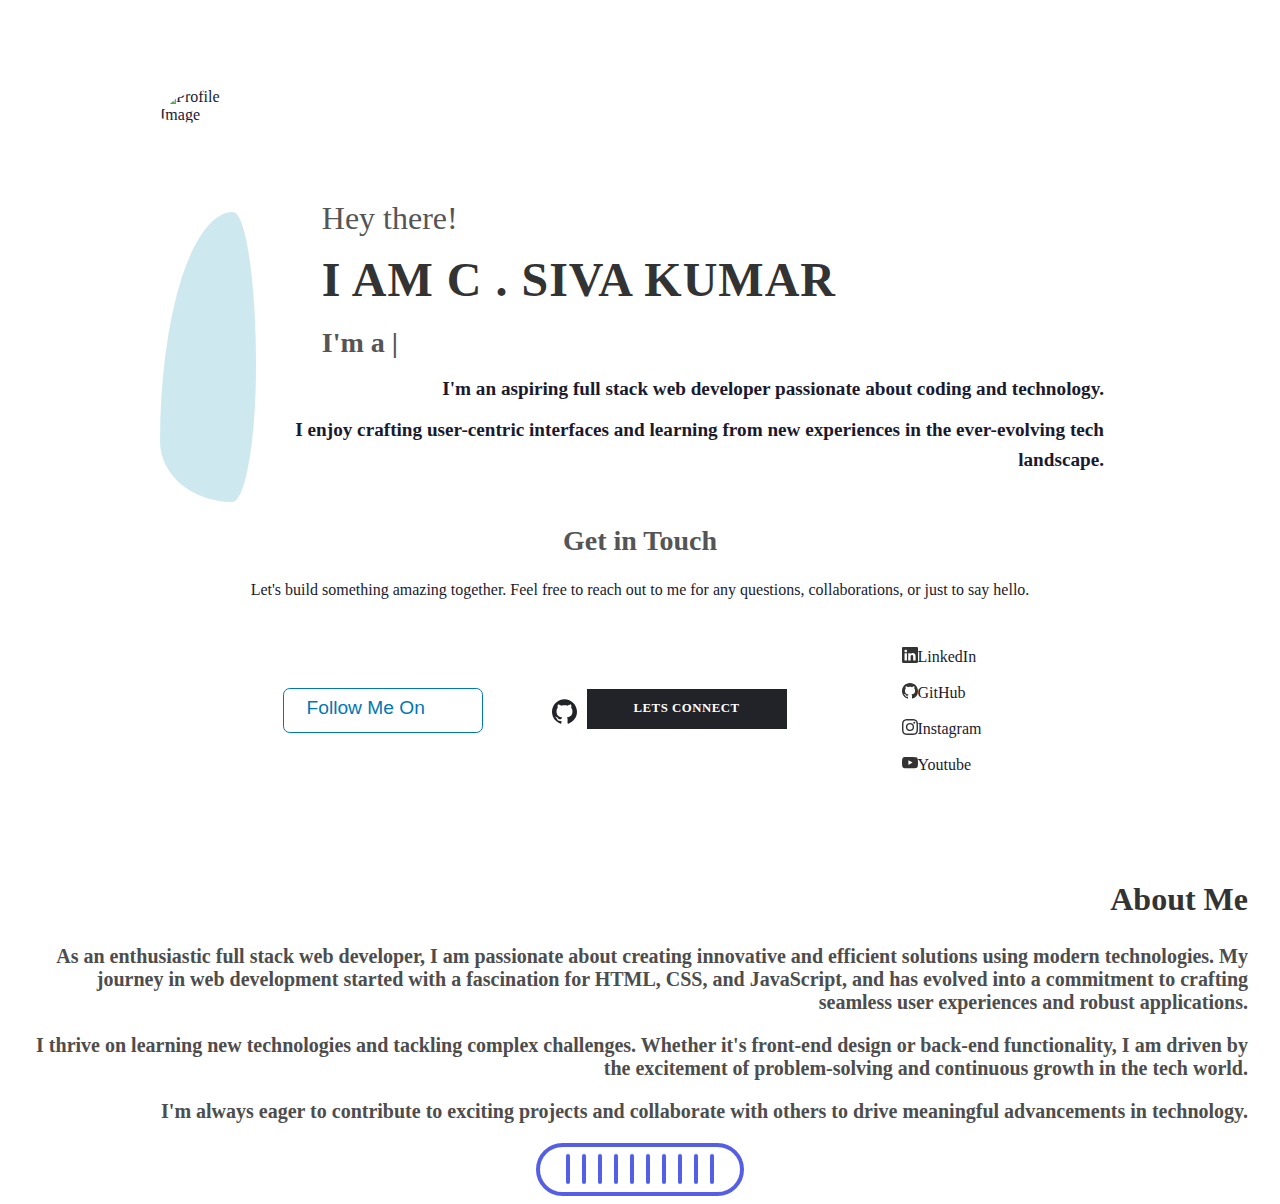
==== commit 0e525360: "added comments" ====
--- a/about.html
+++ b/about.html
@@ -1,12 +1,9 @@
+
 <!DOCTYPE html>
 <html lang="en">
 <head>
     <meta charset="UTF-8">
     <meta name="viewport" content="width=device-width, initial-scale=1.0">
-    <title>C Siva Kumar - Portfolio</title>
-    <!-- Bootstrap CSS -->
-    <link rel="stylesheet" href="https://cdn.jsdelivr.net/npm/bootstrap@4.6.2/dist/css/bootstrap.min.css" integrity="sha384-xOolHFLEh07PJGoPkLv1IbcEPTNtaed2xpHsD9ESMhqIYd0nLMwNLD69Npy4HI+N" crossorigin="anonymous">
-    <!-- Custom CSS -->
     <link rel="stylesheet" href="styles/about.css">
 </head>
 <body>
@@ -64,104 +61,101 @@
                         </a>
                     </li>
                     <li class="d-block d-sm-none" id="smallscreenlinks">
-            <ul class="example-2">
-                <li class="icon-content">
-                    <a
-                    href="https://www.linkedin.com/in/sivakumar-chandragari/"
-                    aria-label="LinkedIn"
-                    data-social="linkedin"
-                    >
-                    <div class="filled"></div>
-                    <svg
-                        xmlns="http://www.w3.org/2000/svg"
-                        width="16"
-                        height="16"
-                        fill="currentColor"
-                        class="bi bi-linkedin"
-                        viewBox="0 0 16 16"
-                        xml:space="preserve"
-                    >
-                        <path
-                        d="M0 1.146C0 .513.526 0 1.175 0h13.65C15.474 0 16 .513 16 1.146v13.708c0 .633-.526 1.146-1.175 1.146H1.175C.526 16 0 15.487 0 14.854zm4.943 12.248V6.169H2.542v7.225zm-1.2-8.212c.837 0 1.358-.554 1.358-1.248-.015-.709-.52-1.248-1.342-1.248S2.4 3.226 2.4 3.934c0 .694.521 1.248 1.327 1.248zm4.908 8.212V9.359c0-.216.016-.432.08-.586.173-.431.568-.878 1.232-.878.869 0 1.216.662 1.216 1.634v3.865h2.401V9.25c0-2.22-1.184-3.252-2.764-3.252-1.274 0-1.845.7-2.165 1.193v.025h-.016l.016-.025V6.169h-2.4c.03.678 0 7.225 0 7.225z"
-                        fill="currentColor"
-                        ></path>
-                    </svg>
-                    </a>
-                    <div class="tooltip">LinkedIn</div>
-                </li>
-                <li class="icon-content">
-                    <a href="https://github.com/sivakumar6678" aria-label="GitHub" data-social="github">
-                    <div class="filled"></div>
-                    <svg
-                        xmlns="http://www.w3.org/2000/svg"
-                        width="16"
-                        height="16"
-                        fill="currentColor"
-                        class="bi bi-github"
-                        viewBox="0 0 16 16"
-                        xml:space="preserve"
-                    >
-                        <path
-                        d="M8 0C3.58 0 0 3.58 0 8c0 3.54 2.29 6.53 5.47 7.59.4.07.55-.17.55-.38 0-.19-.01-.82-.01-1.49-2.01.37-2.53-.49-2.69-.94-.09-.23-.48-.94-.82-1.13-.28-.15-.68-.52-.01-.53.63-.01 1.08.58 1.23.82.72 1.21 1.87.87 2.33.66.07-.52.28-.87.51-1.07-1.78-.2-3.64-.89-3.64-3.95 0-.87.31-1.59.82-2.15-.08-.2-.36-1.02.08-2.12 0 0 .67-.21 2.2.82.64-.18 1.32-.27 2-.27s1.36.09 2 .27c1.53-1.04 2.2-.82 2.2-.82.44 1.1.16 1.92.08 2.12.51.56.82 1.27.82 2.15 0 3.07-1.87 3.75-3.65 3.95.29.25.54.73.54 1.48 0 1.07-.01 1.93-.01 2.2 0 .21.15.46.55.38A8.01 8.01 0 0 0 16 8c0-4.42-3.58-8-8-8"
-                        fill="currentColor"
-                        ></path>
-                    </svg>
-                    </a>
-                    <div class="tooltip">GitHub</div>
-                </li>
-                <li class="icon-content">
-                    <a
-                    href="https://www.instagram.com/"
-                    aria-label="Instagram"
-                    data-social="instagram"
-                    >
-                    <div class="filled"></div>
-                    <svg
-                        xmlns="http://www.w3.org/2000/svg"
-                        width="16"
-                        height="16"
-                        fill="currentColor"
-                        class="bi bi-instagram"
-                        viewBox="0 0 16 16"
-                        xml:space="preserve"
-                    >
-                        <path
-                        d="M8 0C5.829 0 5.556.01 4.703.048 3.85.088 3.269.222 2.76.42a3.9 3.9 0 0 0-1.417.923A3.9 3.9 0 0 0 .42 2.76C.222 3.268.087 3.85.048 4.7.01 5.555 0 5.827 0 8.001c0 2.172.01 2.444.048 3.297.04.852.174 1.433.372 1.942.205.526.478.972.923 1.417.444.445.89.719 1.416.923.51.198 1.09.333 1.942.372C5.555 15.99 5.827 16 8 16s2.444-.01 3.298-.048c.851-.04 1.434-.174 1.943-.372a3.9 3.9 0 0 0 1.416-.923c.445-.445.718-.891.923-1.417.197-.509.332-1.09.372-1.942C15.99 10.445 16 10.173 16 8s-.01-2.445-.048-3.299c-.04-.851-.175-1.433-.372-1.941a3.9 3.9 0 0 0-.923-1.417A3.9 3.9 0 0 0 13.24.42c-.51-.198-1.092-.333-1.943-.372C10.443.01 10.172 0 7.998 0zm-.717 1.442h.718c2.136 0 2.389.007 3.232.046.78.035 1.204.166 1.486.275.373.145.64.319.92.599s.453.546.598.92c.11.281.24.705.275 1.485.039.843.047 1.096.047 3.231s-.008 2.389-.047 3.232c-.035.78-.166 1.203-.275 1.485a2.5 2.5 0 0 1-.599.919c-.28.28-.546.453-.92.598-.28.11-.704.24-1.485.276-.843.038-1.096.047-3.232.047s-2.39-.009-3.233-.047c-.78-.036-1.203-.166-1.485-.276a2.5 2.5 0 0 1-.92-.598 2.5 2.5 0 0 1-.6-.92c-.109-.281-.24-.705-.275-1.485-.038-.843-.046-1.096-.046-3.233s.008-2.388.046-3.231c.036-.78.166-1.204.276-1.486.145-.373.319-.64.599-.92s.546-.453.92-.598c.282-.11.705-.24 1.485-.276.738-.034 1.024-.044 2.515-.045zm4.988 1.328a.96.96 0 1 0 0 1.92.96.96 0 0 0 0-1.92m-4.27 1.122a4.109 4.109 0 1 0 0 8.217 4.109 4.109 0 0 0 0-8.217m0 1.441a2.667 2.667 0 1 1 0 5.334 2.667 2.667 0 0 1 0-5.334"
-                        fill="currentColor"
-                        ></path>
-                    </svg>
-                    </a>
-                    <div class="tooltip">Instagram</div>
-                </li>
-                <li class="icon-content">
-                    <a href="https://youtube.com/" aria-label="Youtube" data-social="youtube">
-                    <div class="filled"></div>
-                    <svg
-                        xmlns="http://www.w3.org/2000/svg"
-                        width="16"
-                        height="16"
-                        fill="currentColor"
-                        class="bi bi-youtube"
-                        viewBox="0 0 16 16"
-                        xml:space="preserve"
-                    >
-                        <path
-                        d="M8.051 1.999h.089c.822.003 4.987.033 6.11.335a2.01 2.01 0 0 1 1.415 1.42c.101.38.172.883.22 1.402l.01.104.022.26.008.104c.065.914.073 1.77.074 1.957v.075c-.001.194-.01 1.108-.082 2.06l-.008.105-.009.104c-.05.572-.124 1.14-.235 1.558a2.01 2.01 0 0 1-1.415 1.42c-1.16.312-5.569.334-6.18.335h-.142c-.309 0-1.587-.006-2.927-.052l-.17-.006-.087-.004-.171-.007-.171-.007c-1.11-.049-2.167-.128-2.654-.26a2.01 2.01 0 0 1-1.415-1.419c-.111-.417-.185-.986-.235-1.558L.09 9.82l-.008-.104A31 31 0 0 1 0 7.68v-.123c.002-.215.01-.958.064-1.778l.007-.103.003-.052.008-.104.022-.26.01-.104c.048-.519.119-1.023.22-1.402a2.01 2.01 0 0 1 1.415-1.42c.487-.13 1.544-.21 2.654-.26l.17-.007.172-.006.086-.003.171-.007A100 100 0 0 1 7.858 2zM6.4 5.209v4.818l4.157-2.408z"
-                        fill="currentColor"
-                        ></path>
-                    </svg>
-                    </a>
-                    <div class="tooltip">Youtube</div>
-                </li>
-            </ul>
+                        <ul class="example-2">
+                            <li class="icon-content">
+                                <a
+                                href="https://www.linkedin.com/in/sivakumar-chandragari/"
+                                aria-label="LinkedIn"
+                                data-social="linkedin"
+                                >
+                                <div class="filled"></div>
+                                <svg
+                                    xmlns="http://www.w3.org/2000/svg"
+                                    width="16"
+                                    height="16"
+                                    fill="currentColor"
+                                    class="bi bi-linkedin"
+                                    viewBox="0 0 16 16"
+                                    xml:space="preserve"
+                                >
+                                    <path
+                                    d="M0 1.146C0 .513.526 0 1.175 0h13.65C15.474 0 16 .513 16 1.146v13.708c0 .633-.526 1.146-1.175 1.146H1.175C.526 16 0 15.487 0 14.854zm4.943 12.248V6.169H2.542v7.225zm-1.2-8.212c.837 0 1.358-.554 1.358-1.248-.015-.709-.52-1.248-1.342-1.248S2.4 3.226 2.4 3.934c0 .694.521 1.248 1.327 1.248zm4.908 8.212V9.359c0-.216.016-.432.08-.586.173-.431.568-.878 1.232-.878.869 0 1.216.662 1.216 1.634v3.865h2.401V9.25c0-2.22-1.184-3.252-2.764-3.252-1.274 0-1.845.7-2.165 1.193v.025h-.016l.016-.025V6.169h-2.4c.03.678 0 7.225 0 7.225z"
+                                    fill="currentColor"
+                                    ></path>
+                                </svg>
+                                </a>
+                                <div class="tooltip">LinkedIn</div>
+                            </li>
+                            <li class="icon-content">
+                                <a href="https://github.com/sivakumar6678" aria-label="GitHub" data-social="github">
+                                <div class="filled"></div>
+                                <svg
+                                    xmlns="http://www.w3.org/2000/svg"
+                                    width="16"
+                                    height="16"
+                                    fill="currentColor"
+                                    class="bi bi-github"
+                                    viewBox="0 0 16 16"
+                                    xml:space="preserve"
+                                >
+                                    <path
+                                    d="M8 0C3.58 0 0 3.58 0 8c0 3.54 2.29 6.53 5.47 7.59.4.07.55-.17.55-.38 0-.19-.01-.82-.01-1.49-2.01.37-2.53-.49-2.69-.94-.09-.23-.48-.94-.82-1.13-.28-.15-.68-.52-.01-.53.63-.01 1.08.58 1.23.82.72 1.21 1.87.87 2.33.66.07-.52.28-.87.51-1.07-1.78-.2-3.64-.89-3.64-3.95 0-.87.31-1.59.82-2.15-.08-.2-.36-1.02.08-2.12 0 0 .67-.21 2.2.82.64-.18 1.32-.27 2-.27s1.36.09 2 .27c1.53-1.04 2.2-.82 2.2-.82.44 1.1.16 1.92.08 2.12.51.56.82 1.27.82 2.15 0 3.07-1.87 3.75-3.65 3.95.29.25.54.73.54 1.48 0 1.07-.01 1.93-.01 2.2 0 .21.15.46.55.38A8.01 8.01 0 0 0 16 8c0-4.42-3.58-8-8-8"
+                                    fill="currentColor"
+                                    ></path>
+                                </svg>
+                                </a>
+                                <div class="tooltip">GitHub</div>
+                            </li>
+                            <li class="icon-content">
+                                <a
+                                href="https://www.instagram.com/"
+                                aria-label="Instagram"
+                                data-social="instagram"
+                                >
+                                <div class="filled"></div>
+                                <svg
+                                    xmlns="http://www.w3.org/2000/svg"
+                                    width="16"
+                                    height="16"
+                                    fill="currentColor"
+                                    class="bi bi-instagram"
+                                    viewBox="0 0 16 16"
+                                    xml:space="preserve"
+                                >
+                                    <path
+                                    d="M8 0C5.829 0 5.556.01 4.703.048 3.85.088 3.269.222 2.76.42a3.9 3.9 0 0 0-1.417.923A3.9 3.9 0 0 0 .42 2.76C.222 3.268.087 3.85.048 4.7.01 5.555 0 5.827 0 8.001c0 2.172.01 2.444.048 3.297.04.852.174 1.433.372 1.942.205.526.478.972.923 1.417.444.445.89.719 1.416.923.51.198 1.09.333 1.942.372C5.555 15.99 5.827 16 8 16s2.444-.01 3.298-.048c.851-.04 1.434-.174 1.943-.372a3.9 3.9 0 0 0 1.416-.923c.445-.445.718-.891.923-1.417.197-.509.332-1.09.372-1.942C15.99 10.445 16 10.173 16 8s-.01-2.445-.048-3.299c-.04-.851-.175-1.433-.372-1.941a3.9 3.9 0 0 0-.923-1.417A3.9 3.9 0 0 0 13.24.42c-.51-.198-1.092-.333-1.943-.372C10.443.01 10.172 0 7.998 0zm-.717 1.442h.718c2.136 0 2.389.007 3.232.046.78.035 1.204.166 1.486.275.373.145.64.319.92.599s.453.546.598.92c.11.281.24.705.275 1.485.039.843.047 1.096.047 3.231s-.008 2.389-.047 3.232c-.035.78-.166 1.203-.275 1.485a2.5 2.5 0 0 1-.599.919c-.28.28-.546.453-.92.598-.28.11-.704.24-1.485.276-.843.038-1.096.047-3.232.047s-2.39-.009-3.233-.047c-.78-.036-1.203-.166-1.485-.276a2.5 2.5 0 0 1-.92-.598 2.5 2.5 0 0 1-.6-.92c-.109-.281-.24-.705-.275-1.485-.038-.843-.046-1.096-.046-3.233s.008-2.388.046-3.231c.036-.78.166-1.204.276-1.486.145-.373.319-.64.599-.92s.546-.453.92-.598c.282-.11.705-.24 1.485-.276.738-.034 1.024-.044 2.515-.045zm4.988 1.328a.96.96 0 1 0 0 1.92.96.96 0 0 0 0-1.92m-4.27 1.122a4.109 4.109 0 1 0 0 8.217 4.109 4.109 0 0 0 0-8.217m0 1.441a2.667 2.667 0 1 1 0 5.334 2.667 2.667 0 0 1 0-5.334"
+                                    fill="currentColor"
+                                    ></path>
+                                </svg>
+                                </a>
+                                <div class="tooltip">Instagram</div>
+                            </li>
+                            <li class="icon-content">
+                                <a href="https://youtube.com/" aria-label="Youtube" data-social="youtube">
+                                <div class="filled"></div>
+                                <svg
+                                    xmlns="http://www.w3.org/2000/svg"
+                                    width="16"
+                                    height="16"
+                                    fill="currentColor"
+                                    class="bi bi-youtube"
+                                    viewBox="0 0 16 16"
+                                    xml:space="preserve"
+                                >
+                                    <path
+                                    d="M8.051 1.999h.089c.822.003 4.987.033 6.11.335a2.01 2.01 0 0 1 1.415 1.42c.101.38.172.883.22 1.402l.01.104.022.26.008.104c.065.914.073 1.77.074 1.957v.075c-.001.194-.01 1.108-.082 2.06l-.008.105-.009.104c-.05.572-.124 1.14-.235 1.558a2.01 2.01 0 0 1-1.415 1.42c-1.16.312-5.569.334-6.18.335h-.142c-.309 0-1.587-.006-2.927-.052l-.17-.006-.087-.004-.171-.007-.171-.007c-1.11-.049-2.167-.128-2.654-.26a2.01 2.01 0 0 1-1.415-1.419c-.111-.417-.185-.986-.235-1.558L.09 9.82l-.008-.104A31 31 0 0 1 0 7.68v-.123c.002-.215.01-.958.064-1.778l.007-.103.003-.052.008-.104.022-.26.01-.104c.048-.519.119-1.023.22-1.402a2.01 2.01 0 0 1 1.415-1.42c.487-.13 1.544-.21 2.654-.26l.17-.007.172-.006.086-.003.171-.007A100 100 0 0 1 7.858 2zM6.4 5.209v4.818l4.157-2.408z"
+                                    fill="currentColor"
+                                    ></path>
+                                </svg>
+                                </a>
+                                <div class="tooltip">Youtube</div>
+                            </li>
+                        </ul>
 
-                                    </li>
+                    </li>
                 </ul>
             </section>
         </div>
-        
-
-    
     </div>
     <div class="aboutmore text-center">
         <h2 class="text-center">About Me</h2>
--- a/styles/about.css
+++ b/styles/about.css
@@ -1,80 +1,89 @@
+/* Container for the about section */
 #about {
     justify-content: center; /* Center align */
     align-items: center; /* Center vertically */
     margin: 0 -8px;
     color: #1a1a2e;
-    /* Consider adding a subtle background color for better contrast */
-}
-.about{
+}
+
+/* Padding for the about section */
+.about {
     padding: 3rem 0;
 }
+
+/* Container for the about section content */
 .aboutsection {
     margin: 2rem 10rem 0rem 10rem;
     display: flex;
     justify-items: center;
     align-content: center;
-    /* min-height: 85vh; */
     flex-direction: row; 
 }
 
-
+/* Styles for the profile image */
 .aboutsection img {
-    /* border:2px solid blue; */
-    width: 25vw;
+    width: 20vw;
     max-width: 500px;
     height: 60vh;
-    /* border-radius: 5%; */
-    border-radius: 23% 77% 24% 76% / 91% 15% 85% 9% ; 
-}
-
+}
+
+/* Container for the profile image */
 .profileimg {
     position: relative;
     display: inline-block;
 }
 
+/* Updated border-radius for images */
+.aboutsection img, .img-style, #imgbg {
+    border-radius: 76% 24% 25% 75% / 79% 53% 47% 21%;
+}
+
+/* Styles for the image */
 .img-style {
-    width: 25vw;
-    height: 40vh;
-    border-radius: 23% 77% 24% 76% / 91% 15% 85% 9% ; 
+    width: 100%; 
+    max-width: 300px;
+    height: auto; 
     transition: transform 0.3s ease-in-out;
 }
-#imgbg {
+
+/* Background for the profile image */
+.profileimg::after {
+    content: "";
+    border-radius: 76% 24% 25% 75% / 79% 53% 47% 21%;
     position: absolute;
     bottom: 0;
     left: 0;
-    width: 25vw;
-    height: 40vh;
-    border-radius: 23% 77% 24% 76% / 91% 15% 85% 9% ;   
-    background-color: rgba(32, 57, 199, 0.711);
+    width: 100%;
+    height: 70%;
+    background-color: rgba(173, 216, 230, 0.6);
     z-index: -1;
     transition: background-color 0.3s ease, box-shadow 0.3s ease;
 }
-.profileimg:hover #imgbg {
-    background-color: rgba(0, 150, 255, 0.5);
-    box-shadow: 0 0 20px rgba(0, 150, 255, 0.7);
-}
-
-.profileimg:hover .img-style {
-    /* transform: scale(1.1);  */
-}
-
+
+/* Hover effect for the profile image background */
+.profileimg:hover::after {
+    background-color: rgba(92, 209, 225, 0.7); 
+    box-shadow: 0 0 20px rgba(92, 209, 225, 0.7);
+}
+
+/* Container for the about me text */
 .aboutme {
     padding-top: 10%;
     text-align: center;
-}
-.aboutme {
     vertical-align: center;
     margin: 1rem;
     flex-grow: 1;
-    text-align: center;
-}
-
-.aboutme h2:first-child{
+}
+
+/* Styles for the first heading in about me */
+.aboutme h2:first-child {
     font-size: 2rem;
     font-weight: 300;
-    color:#555555;
-}
-.aboutme h1  {
+    color: #555555;
+}
+
+/* Styles for the main heading in about me */
+.aboutme h1 {
     color: #333333;
     padding-left: 50px;
     text-align: start;
@@ -83,20 +92,19 @@
     text-transform: uppercase;
     letter-spacing: 1px;
     margin: 0 0 20px 0;
-    text-wrap: wrap;
-}
-
+}
+
+/* Styles for the secondary heading in about me */
 .aboutme h2 {
-    /* color: #1a1a2e; */
-    font-size: 1.75rem;;
-    color: #555555; /* Slate Gray */
+    font-size: 1.75rem;
+    color: #555555;
     font-weight: bolder;
     padding-left: 50px;
     text-align: start;
-    font-weight: 400;
     margin: 0 0 15px 0;
 }
 
+/* Styles for the about content paragraph */
 .aboutcontent p {
     text-align: right;
     font-size: 1.2rem;
@@ -104,48 +112,63 @@
     line-height: 1.6;
     margin: 0 0 10px 0;
 }
-.get-in-touch{
+
+/* Container for the get in touch section */
+.get-in-touch {
     text-align: center;
-    margin:0 5rem;
-    }
-.get-in-touch h2{
-    font-size: 1.75rem;;
-    color: #555555; /* Slate Gray */
+    margin: 0 5rem;
+}
+
+/* Styles for the heading in get in touch */
+.get-in-touch h2 {
+    font-size: 1.75rem;
+    color: #555555;
     font-weight: bolder;
     text-align: center;
 }
-.aboutme .get-in-touch p{
+
+/* Styles for the paragraph in get in touch */
+.aboutme .get-in-touch p {
     text-align: center;
     font-size: 1.2rem;
     font-weight: 550;
     line-height: 1.6;
     margin: 0 0 10px 0;
 }
+
+/* Styles for dynamic text */
 #dynamic-text {
     color: #2b00ff;
 }
 
+/* Container for the additional about section */
 .aboutmore {
     margin: 0 2rem;
     text-align: right;
     font-size: 1.25rem;
     font-weight: 900;
-    
-}
-.aboutmore h2{
+}
+
+/* Styles for the heading in additional about section */
+.aboutmore h2 {
     font-size: 2rem;
     font-weight: 900;
     color: #333333;
 }
-.aboutmore p{
+
+/* Styles for the paragraph in additional about section */
+.aboutmore p {
     font-size: 1.25rem;
     font-weight: 900;
-    color: #4d4d4d; 
-}
+    color: #4d4d4d;
+}
+
+/* Container for the connect with me section */
 #connectwithme {
     margin-top: 2rem;
 }
 
+/* Styles for the links in connect with me */
 #connectwithme .links {
     list-style-type: none;
     display: flex;
@@ -155,6 +178,7 @@
     flex-wrap: wrap;
 }
 
+/* Styles for the list items in connect with me */
 #connectwithme .links li {
     display: flex;
     align-items: center;
@@ -163,40 +187,49 @@
     transition: transform 0.3s, box-shadow 0.3s;
 }
 
+/* Styles for the LinkedIn button */
 #connectwithme .links .linedinbutton {
     width: 200px;
     height: 45px;
     text-align: center;
 }
 
+/* Styles for the paragraph in LinkedIn button */
 #connectwithme .links .linedinbutton p {
     font: 1.2rem sans-serif;
 }
 
+/* Styles for the SVG in LinkedIn button */
 #connectwithme .links .linedinbutton svg {
     width: 3vh;
     height: 3vh;
 }
 
+/* Styles for the images in connect with me */
 #connectwithme .links li img {
     width: 30px;
     height: 30px;
     margin-right: 10px;
 }
 
+/* Styles for the links in connect with me */
 #connectwithme .links li a {
     text-decoration: none;
     color: #333;
     font-weight: bold;
 }
 
+/* Hover effect for the list items in connect with me */
 #connectwithme .links li:hover {
     transform: scale(1.05);
 }
 
+/* Animation for the list items in connect with me */
 #connectwithme .links li {
-    animation:leftswipe 1.5s ease-in;
-}
+    animation: leftswipe 1.5s ease-in;
+}
+
+/* Keyframes for the left swipe animation */
 @keyframes leftswipe {
     0% {
         transform: translateX(-30%);
@@ -204,20 +237,20 @@
     100% {
         transform: translateX(0);
     }
-    
-}
-
-
+}
+
+/* Styles for the button paragraph */
 button p {
     position: absolute;
     top: 0.4em;
     left: 1.2em;
     margin: 0;
     padding: 0;
-    transition: .5s;
+    transition: 0.5s;
     color: #0077b5;
 }
 
+/* Styles for the button SVG */
 button svg {
     position: absolute;
     top: 0.45em;
@@ -227,20 +260,21 @@
     opacity: 0;
     transition: 0.5s;
     height: 1em;
-    fill: #0077b5; /* LinkedIn blue color */
-}
-
-
+    fill: #0077b5;
+}
+
+/* Hover effect for the button paragraph */
 button:hover p {
     left: 0.6em;
     color: #fff;
 }
 
+/* Hover effect for the button SVG */
 button:hover svg {
     opacity: 1;
 }
 
-
+/* Styles for the button icon */
 .button-icon {
     display: flex;
     border: 3px #fff solid;
@@ -249,16 +283,19 @@
     cursor: pointer;
 }
 
+/* Styles for the icon */
 .icon {
     background-color: #fff;
     padding: 10px 10px 5px 10px;
 }
 
+/* Styles for the icon SVG */
 .icon svg {
     width: 25px;
     height: 25px;
 }
 
+/* Styles for the cube */
 .cube {
     transition: all 0.9s;
     transform-style: preserve-3d;
@@ -266,14 +303,17 @@
     height: 20px;
 }
 
+/* Hover effect for the button icon */
 .button-icon:hover {
     border-color: #ff98a2;
 }
 
+/* Hover effect for the cube */
 .button-icon:hover .cube {
     transform: rotateX(90deg);
 }
 
+/* Styles for the side of the cube */
 .side {
     position: absolute;
     height: 40px;
@@ -287,6 +327,7 @@
     font-weight: bold;
 }
 
+/* Styles for the top of the cube */
 .top {
     height: 45px;
     background: #ff98a2;
@@ -294,12 +335,14 @@
     transform: rotateX(-90deg) translate3d(0, 10px, 2em);
 }
 
+/* Styles for the front of the cube */
 .front {
     background: #222229;
     color: #fff;
     transform: translate3d(0, 0, 1em);
 }
 
+/* Styles for the button */
 button {
     background-color: #fff;
     border: 1px solid #0077b5;
@@ -312,17 +355,19 @@
     border-radius: 0.4em;
 }
 
+/* Hover effect for the LinkedIn button and button icon */
 .linedinbutton:hover, .button-icon:hover {
     background: radial-gradient(circle 80px at 80% -50%, #777777, #0f1111);
-    box-shadow: 0 0 15px #bcbebe; /* Glowing shadow effect */
-}
-
+    box-shadow: 0 0 15px #bcbebe;
+}
+
+/* Container for the know me more section */
 .knoememore {
     display: flex;
     justify-content: center;
 }
 
-/* Wave Menu Styles - From Uiverse.io by JkHuger */ 
+/* Wave menu styles */
 .wave-menu {
     border: 4px solid #545FE5;
     border-radius: 50px;
@@ -339,6 +384,7 @@
     background: #fff;
 }
 
+/* Styles for the wave menu list items */
 .wave-menu li {
     list-style: none;
     height: 30px;
@@ -354,51 +400,61 @@
     transition: ease 0.2s;
 }
 
+/* Hover effect for the wave menu list items */
 .wave-menu:hover > li {
     background: #fff;
 }
 
+/* Hover effect for the wave menu */
 .wave-menu:hover {
     background: #545FE5;
 }
 
+/* Animation for the second wave menu list item */
 .wave-menu li:nth-child(2) {
     animation-name: wave2;
     animation-delay: 0.2s;
 }
 
+/* Animation for the third wave menu list item */
 .wave-menu li:nth-child(3) {
     animation-name: wave3;
     animation-delay: 0.23s;
     animation-duration: 0.4s;
 }
 
+/* Animation for the fourth wave menu list item */
 .wave-menu li:nth-child(4) {
     animation-name: wave4;
     animation-delay: 0.1s;
     animation-duration: 0.3s;
 }
 
+/* Animation for the fifth wave menu list item */
 .wave-menu li:nth-child(5) {
     animation-delay: 0.5s;
 }
 
+/* Animation for the sixth wave menu list item */
 .wave-menu li:nth-child(6) {
     animation-name: wave2;
     animation-duration: 0.5s;
 }
 
+/* Animation for the eighth wave menu list item */
 .wave-menu li:nth-child(8) {
     animation-name: wave4;
     animation-delay: 0.4s;
     animation-duration: 0.25s;
 }
 
+/* Animation for the ninth wave menu list item */
 .wave-menu li:nth-child(9) {
     animation-name: wave3;
     animation-delay: 0.15s;
 }
 
+/* Keyframes for the first wave animation */
 @keyframes wave1 {
     from {
         transform: scaleY(1);
@@ -408,6 +464,7 @@
     }
 }
 
+/* Keyframes for the second wave animation */
 @keyframes wave2 {
     from {
         transform: scaleY(0.3);
@@ -417,6 +474,7 @@
     }
 }
 
+/* Keyframes for the third wave animation */
 @keyframes wave3 {
     from {
         transform: scaleY(1.5);
@@ -426,6 +484,7 @@
     }
 }
 
+/* Keyframes for the fourth wave animation */
 @keyframes wave4 {
     from {
         transform: scaleY(0.2);
@@ -435,20 +494,16 @@
     }
 }
 
-/* Responsive Styles for About Section */
-
-@media (min-width:768px) and (max-width:1200px){
+/* Responsive styles for about section */
+@media (min-width: 768px) and (max-width: 1200px) {
     .aboutsection {
-        margin:  5rem;
+        margin: 5rem;
         justify-content: center;
     }
     .aboutsection img {
-        /* margin-top:7rem ; */
         width: 35vw;
     }
 }
-
-
 
 @media (max-width: 768px) {
     .aboutsection {
@@ -456,144 +511,127 @@
         flex-direction: column;
         text-align: center;
     }
-
     .aboutsection img {
-        margin:2rem 0;
-        width: 50vw;
+        margin: -75px 0 0 20px;
+        width: 100%;
         max-width: 500px;
         margin-bottom: 1rem;
     }
-
     .aboutsection .aboutme {
         margin: 1rem 0;
     }
-    .aboutme h1{
-        font-size:2.5rem;
-    }
-
+    .aboutme h1 {
+        font-size: 2.5rem;
+    }
     .aboutmore {
         text-align: center;
     }
 }
 
 @media (max-width: 576px) {
-    
     .aboutsection {
         margin: 0 1rem;
     }
-    .aboutme h1{
-        font-size:2rem;
+    .aboutme h1 {
+        font-size: 2rem;
     }
     #connectwithme .links li {
         padding: 0.5rem 0rem;
-        
-    }
-
+    }
+    .img-style {
+        border-radius: 30% 15% 10% 35% / 35% 25% 25% 15%;
+    }
     .aboutsection .aboutme {
         margin: 0.5rem 0;
     }
-
-}
-@media (max-width:505px) {
- 
-    .aboutme h1{
+}
+
+@media (max-width: 505px) {
+    .aboutme h1 {
         font-size: 1.5rem;
     }
-        ul {
-            list-style: none;
-        }
-        
-        .example-2 {
-            display: flex;
-            justify-content: center;
-            align-items: center;
-        }
-        .example-2 .icon-content {
-            margin: 0 10px;
-            position: relative;
-        }
-        .example-2 .icon-content .tooltip {
-            position: absolute;
-            top: -30px;
-            left: 50%;
-            transform: translateX(-50%);
-            color: #fff;
-            padding: 6px 10px;
-            border-radius: 5px;
-            opacity: 0;
-            visibility: hidden;
-            font-size: 14px;
-            transition: all 0.3s ease;
-        }
-        .example-2 .icon-content:hover .tooltip {
-            opacity: 1;
-            visibility: visible;
-            top: -50px;
-        }
-        .example-2 .icon-content a {
-            position: relative;
-            overflow: hidden;
-            display: flex;
-            justify-content: center;
-            align-items: center;
-            width: 50px;
-            height: 50px;
-            border-radius: 50%;
-            color: #4d4d4d;
-            background-color: #fff;
-            transition: all 0.3s ease-in-out;
-        }
-        .example-2 .icon-content a:hover {
-            box-shadow: 3px 2px 45px 0px rgb(0 0 0 / 12%);
-        }
-        .example-2 .icon-content a svg {
-            position: relative;
-            z-index: 1;
-            width: 30px;
-            height: 30px;
-        }
-        .example-2 .icon-content a:hover {
-            color: white;
-        }
-        .example-2 .icon-content a .filled {
-            position: absolute;
-            top: auto;
-            bottom: 0;
-            left: 0;
-            width: 100%;
-            height: 0;
-            background-color: #000;
-            transition: all 0.3s ease-in-out;
-        }
-        .example-2 .icon-content a:hover .filled {
-            height: 100%;
-        }
-        
-        .example-2 .icon-content a[data-social="linkedin"] .filled,
-        .example-2 .icon-content a[data-social="linkedin"] ~ .tooltip {
-            background-color: #0274b3;
-        }
-        
-        .example-2 .icon-content a[data-social="github"] .filled,
-        .example-2 .icon-content a[data-social="github"] ~ .tooltip {
-            background-color: #24262a;
-        }
-        .example-2 .icon-content a[data-social="instagram"] .filled,
-        .example-2 .icon-content a[data-social="instagram"] ~ .tooltip {
-            background: linear-gradient(
-            45deg,
-            #405de6,
-            #5b51db,
-            #b33ab4,
-            #c135b4,
-            #e1306c,
-            #fd1f1f
-            );
-        }
-        .example-2 .icon-content a[data-social="youtube"] .filled,
-        .example-2 .icon-content a[data-social="youtube"] ~ .tooltip {
-            background-color: #ff0000;
-        }
-  
-    
-}
+    ul {
+        list-style: none;
+    }
+    .example-2 {
+        display: flex;
+        justify-content: center;
+        align-items: center;
+    }
+    .example-2 .icon-content {
+        margin: 0 10px;
+        position: relative;
+    }
+    .example-2 .icon-content .tooltip {
+        position: absolute;
+        top: -30px;
+        left: 50%;
+        transform: translateX(-50%);
+        color: #fff;
+        padding: 6px 10px;
+        border-radius: 5px;
+        opacity: 0;
+        visibility: hidden;
+        font-size: 14px;
+        transition: all 0.3s ease;
+    }
+    .example-2 .icon-content:hover .tooltip {
+        opacity: 1;
+        visibility: visible;
+        top: -50px;
+    }
+    .example-2 .icon-content a {
+        position: relative;
+        overflow: hidden;
+        display: flex;
+        justify-content: center;
+        align-items: center;
+        width: 50px;
+        height: 50px;
+        border-radius: 50%;
+        color: #4d4d4d;
+        background-color: #fff;
+        transition: all 0.3s ease-in-out;
+    }
+    .example-2 .icon-content a:hover {
+        box-shadow: 3px 2px 45px 0px rgb(0 0 0 / 12%);
+    }
+    .example-2 .icon-content a svg {
+        position: relative;
+        z-index: 1;
+        width: 30px;
+        height: 30px;
+    }
+    .example-2 .icon-content a:hover {
+        color: white;
+    }
+    .example-2 .icon-content a .filled {
+        position: absolute;
+        top: auto;
+        bottom: 0;
+        left: 0;
+        width: 100%;
+        height: 0;
+        background-color: #000;
+        transition: all 0.3s ease-in-out;
+    }
+    .example-2 .icon-content a:hover .filled {
+        height: 100%;
+    }
+    .example-2 .icon-content a[data-social="linkedin"] .filled,
+    .example-2 .icon-content a[data-social="linkedin"] ~ .tooltip {
+        background-color: #0274b3;
+    }
+    .example-2 .icon-content a[data-social="github"] .filled,
+    .example-2 .icon-content a[data-social="github"] ~ .tooltip {
+        background-color: #24262a;
+    }
+    .example-2 .icon-content a[data-social="instagram"] .filled,
+    .example-2 .icon-content a[data-social="instagram"] ~ .tooltip {
+        background: linear-gradient(45deg, #405de6, #5b51db, #b33ab4, #c135b4, #e1306c, #fd1f1f);
+    }
+    .example-2 .icon-content a[data-social="youtube"] .filled,
+    .example-2 .icon-content a[data-social="youtube"] ~ .tooltip {
+        background-color: #ff0000;
+    }
+}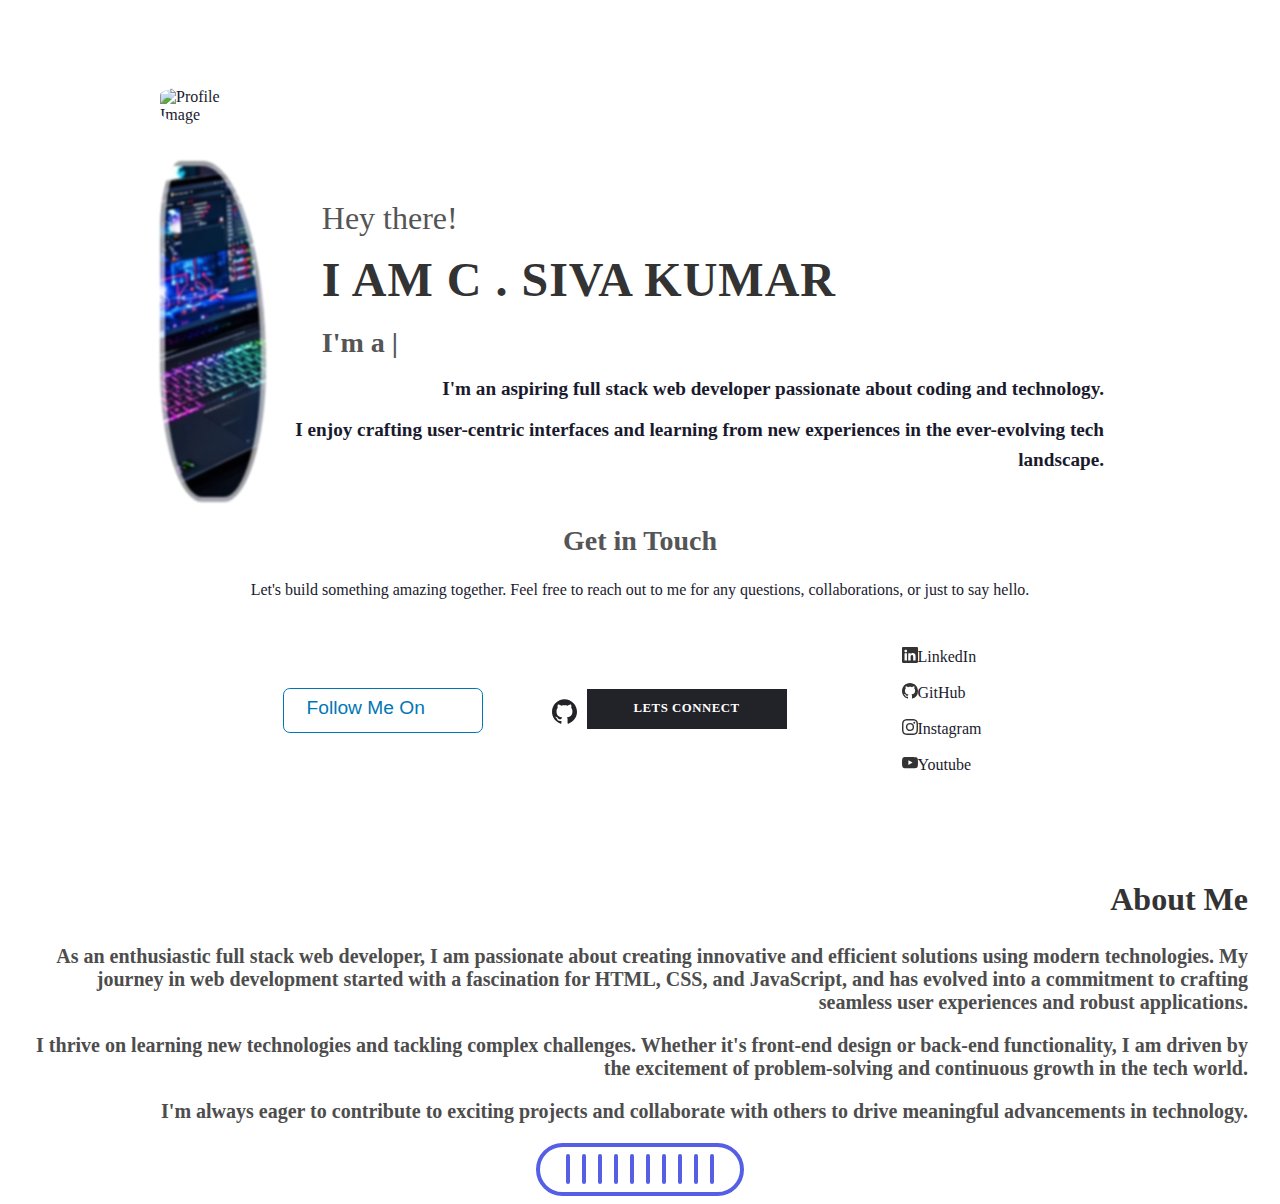
==== commit 6d74bc44: "added social media links" ====
--- a/about.html
+++ b/about.html
@@ -108,7 +108,7 @@
                             </li>
                             <li class="icon-content">
                                 <a
-                                href="https://www.instagram.com/"
+                                href="https://www.instagram.com/sivakumar_csk66/"
                                 aria-label="Instagram"
                                 data-social="instagram"
                                 >
@@ -131,7 +131,7 @@
                                 <div class="tooltip">Instagram</div>
                             </li>
                             <li class="icon-content">
-                                <a href="https://youtube.com/" aria-label="Youtube" data-social="youtube">
+                                <a href="https://www.youtube.com/@SIVAKUMAR-iy3xp" aria-label="Youtube" data-social="youtube">
                                 <div class="filled"></div>
                                 <svg
                                     xmlns="http://www.w3.org/2000/svg"
--- a/styles/about.css
+++ b/styles/about.css
@@ -31,39 +31,49 @@
 .profileimg {
     position: relative;
     display: inline-block;
+    max-width: 100%;
+    
 }
 
 /* Updated border-radius for images */
 .aboutsection img, .img-style, #imgbg {
-    border-radius: 76% 24% 25% 75% / 79% 53% 47% 21%;
+    border-radius: 25% 80% 45% 45%; 
 }
 
 /* Styles for the image */
 .img-style {
     width: 100%; 
-    max-width: 300px;
+    max-width: 315px;
     height: auto; 
     transition: transform 0.3s ease-in-out;
 }
 
 /* Background for the profile image */
 .profileimg::after {
+    width: 100%;
+    height: 100%;
+    background-image: url('../images/laptop.webp'); /* Your tech-related image (e.g., laptop, code, gadgets) */
+    background-position: center;
+    background-size: cover;
+    filter: blur(1.1px); /* Blur the background */
+    border-radius: 25% 75% 50% 50%; 
+    border: 5px solid rgba(255, 255, 255, 0.6); /* Semi-transparent border */
+    overflow: hidden; 
     content: "";
-    border-radius: 76% 24% 25% 75% / 79% 53% 47% 21%;
     position: absolute;
     bottom: 0;
     left: 0;
     width: 100%;
-    height: 70%;
-    background-color: rgba(173, 216, 230, 0.6);
-    z-index: -1;
-    transition: background-color 0.3s ease, box-shadow 0.3s ease;
+    height: 80%;
+    z-index: -1; 
+    /* background: radial-gradient(circle, #00eaff, #0033cc); */
+    /* background: linear-gradient(135deg, #00aaff, #00ffaa); */
+    transition: border 3s linear;
 }
 
 /* Hover effect for the profile image background */
 .profileimg:hover::after {
-    background-color: rgba(92, 209, 225, 0.7); 
-    box-shadow: 0 0 20px rgba(92, 209, 225, 0.7);
+    box-shadow: 0 0 20px rgba(4, 0, 253, 0.959);
 }
 
 /* Container for the about me text */
@@ -513,10 +523,23 @@
     }
     .aboutsection img {
         margin: -75px 0 0 20px;
-        width: 100%;
+        width: 15rem;
         max-width: 500px;
         margin-bottom: 1rem;
     }
+    .profileimg {
+        text-align: center;
+        position: relative; /* Ensure relative positioning for child elements */
+    }
+    .profileimg::after {
+        content: ""; 
+        position: absolute;
+        bottom: 0;
+        left: 50%; /* Start from the left center */
+        transform: translateX(-50%); /* Center it horizontally */
+        width: 15rem; /* Adjust width */
+        
+    }
     .aboutsection .aboutme {
         margin: 1rem 0;
     }
@@ -527,6 +550,7 @@
         text-align: center;
     }
 }
+
 
 @media (max-width: 576px) {
     .aboutsection {
@@ -634,4 +658,4 @@
     .example-2 .icon-content a[data-social="youtube"] ~ .tooltip {
         background-color: #ff0000;
     }
-}+}
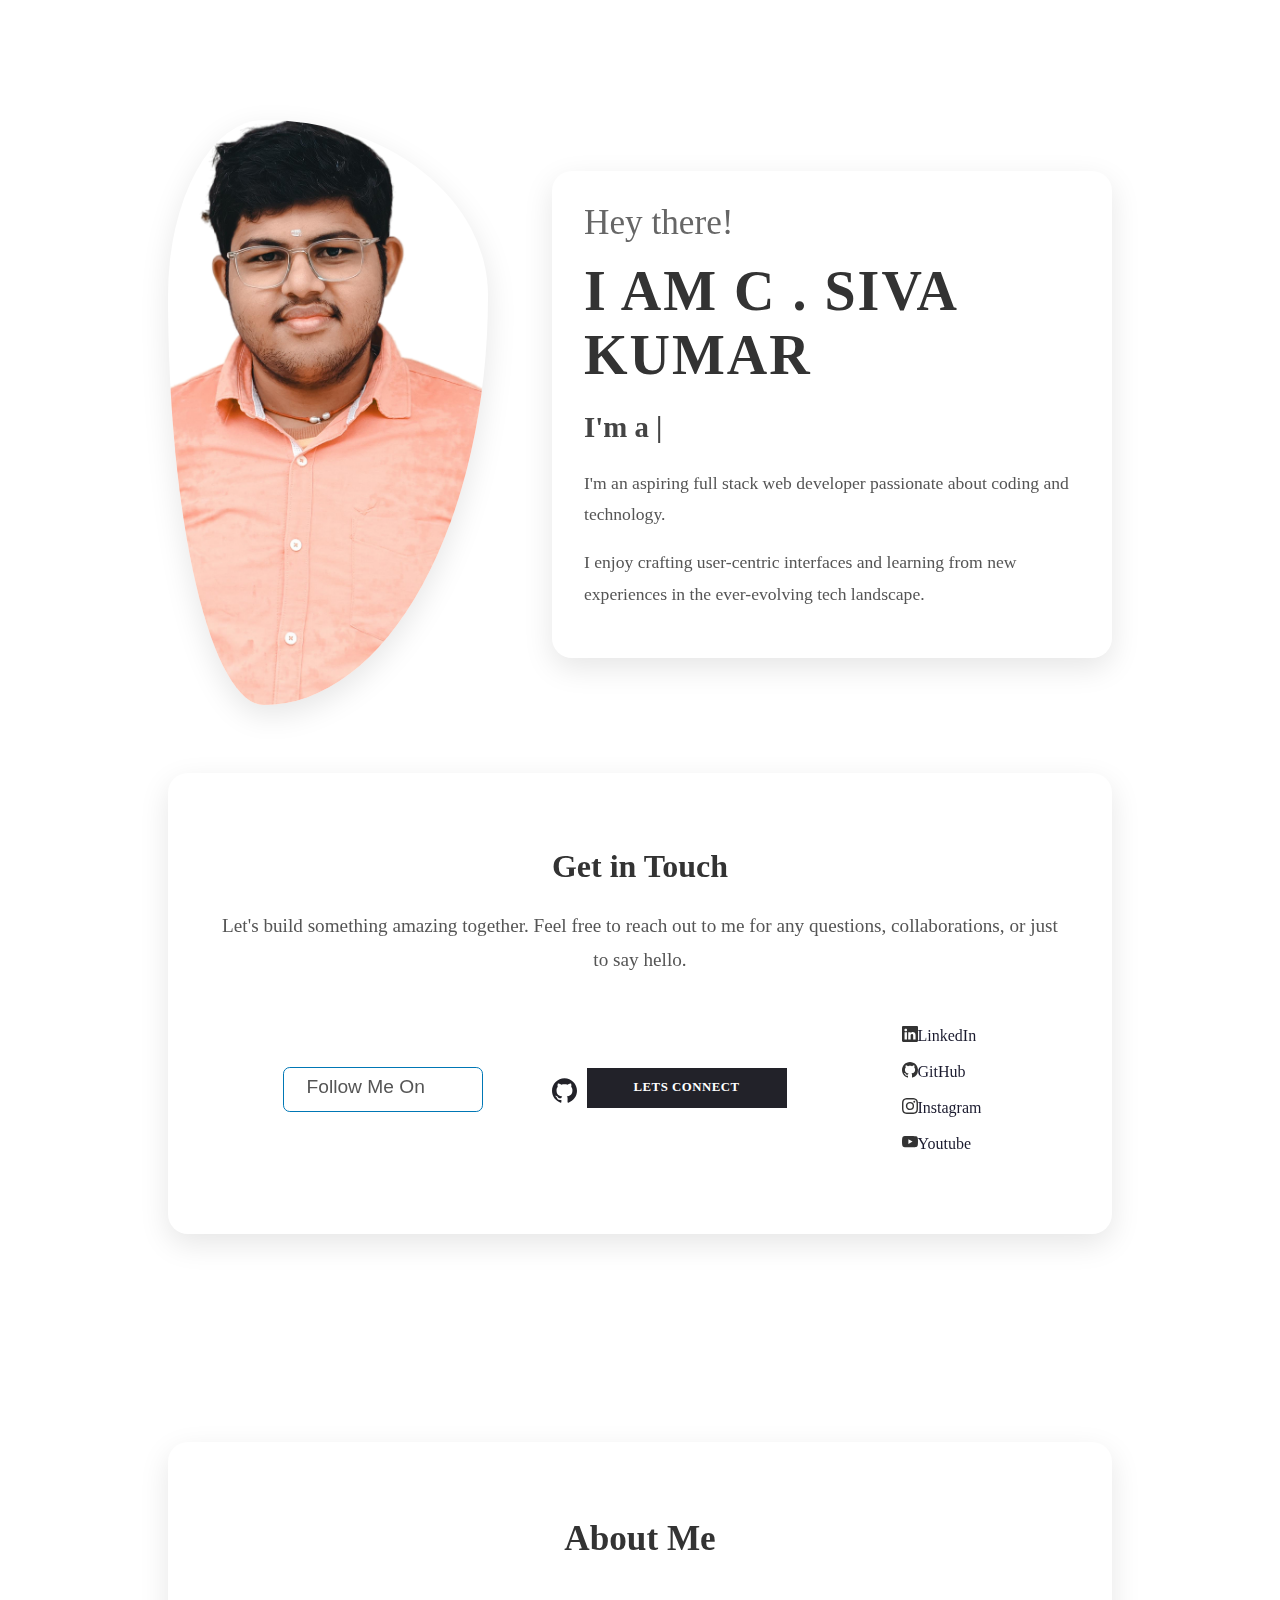
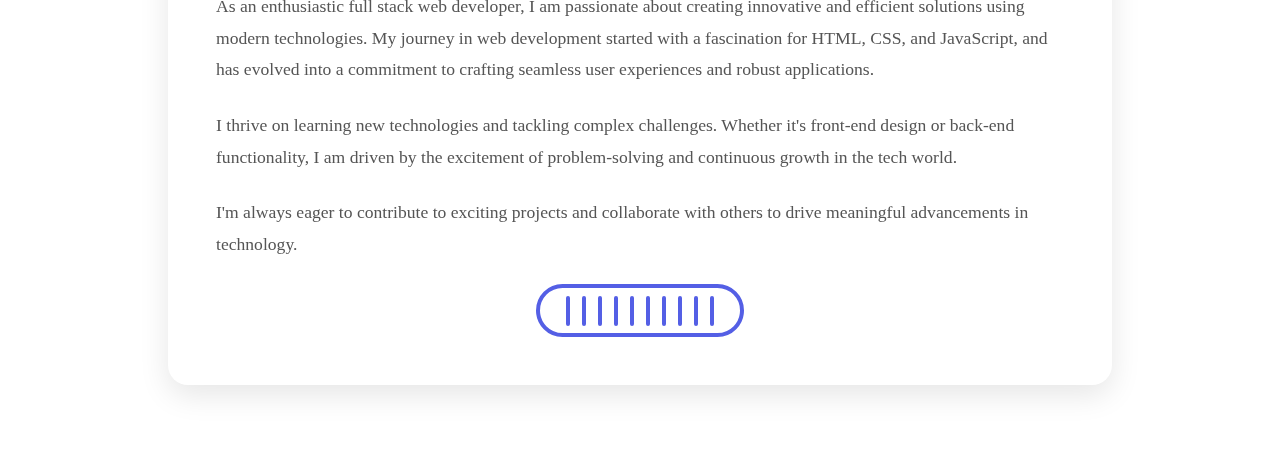
==== commit f8ee2c36: "completed" ====
--- a/about.html
+++ b/about.html
@@ -162,9 +162,8 @@
         <p>As an enthusiastic full stack web developer, I am passionate about creating innovative and efficient solutions using modern technologies. My journey in web development started with a fascination for HTML, CSS, and JavaScript, and has evolved into a commitment to crafting seamless user experiences and robust applications.</p>
         <p>I thrive on learning new technologies and tackling complex challenges. Whether it's front-end design or back-end functionality, I am driven by the excitement of problem-solving and continuous growth in the tech world.</p>
         <p>I'm always eager to contribute to exciting projects and collaborate with others to drive meaningful advancements in technology.</p>
-    </div>
-   
-    <div class="knoememore">
+        
+        <div class="knoememore">
         <ul class="wave-menu">
             <li></li>
             <li></li>
@@ -176,8 +175,9 @@
             <li></li>
             <li></li>
             <li></li>
-          </ul>
+        </ul>
     </div>
+</div>
 </section>
 
 <!-- Include the script for typewriter effect here -->
--- a/styles/about.css
+++ b/styles/about.css
@@ -1,30 +1,39 @@
 /* Container for the about section */
 #about {
-    justify-content: center; /* Center align */
-    align-items: center; /* Center vertically */
-    margin: 0 -8px;
+    justify-content: center;
+    align-items: center;
+    margin: 0;
     color: #1a1a2e;
+    min-height: 100vh;
 }
 
 /* Padding for the about section */
 .about {
-    padding: 3rem 0;
+    padding: 5rem 0;
 }
 
 /* Container for the about section content */
 .aboutsection {
-    margin: 2rem 10rem 0rem 10rem;
+    margin: 2rem 10rem;
     display: flex;
-    justify-items: center;
-    align-content: center;
-    flex-direction: row; 
+    justify-content: center;
+    align-items: center;
+    gap: 4rem;
+    flex-direction: row;
 }
 
 /* Styles for the profile image */
 .aboutsection img {
-    width: 20vw;
-    max-width: 500px;
-    height: 60vh;
+    width: 25vw;
+    max-width: 450px;
+    height: 65vh;
+    object-fit: cover;
+    transition: transform 0.5s ease;
+    box-shadow: 0 10px 30px rgba(0, 0, 0, 0.1);
+}
+
+.aboutsection img:hover {
+    transform: scale(1.02) translateY(-10px);
 }
 
 /* Container for the profile image */
@@ -32,145 +41,140 @@
     position: relative;
     display: inline-block;
     max-width: 100%;
-    
 }
 
 /* Updated border-radius for images */
 .aboutsection img, .img-style, #imgbg {
-    border-radius: 25% 80% 45% 45%; 
-}
-
-/* Styles for the image */
-.img-style {
-    width: 100%; 
-    max-width: 315px;
-    height: auto; 
-    transition: transform 0.3s ease-in-out;
+    border-radius: 30% 70% 70% 30% / 30% 30% 70% 70%;
+    transition: border-radius 0.5s ease;
+}
+
+.aboutsection img:hover {
+    border-radius: 70% 30% 30% 70% / 70% 70% 30% 30%;
 }
 
 /* Background for the profile image */
 .profileimg::after {
-    width: 100%;
-    height: 100%;
-    background-image: url('../images/laptop.webp'); /* Your tech-related image (e.g., laptop, code, gadgets) */
-    background-position: center;
-    background-size: cover;
-    filter: blur(1.1px); /* Blur the background */
-    border-radius: 25% 75% 50% 50%; 
-    border: 5px solid rgba(255, 255, 255, 0.6); /* Semi-transparent border */
-    overflow: hidden; 
     content: "";
     position: absolute;
     bottom: 0;
     left: 0;
     width: 100%;
     height: 80%;
-    z-index: -1; 
-    /* background: radial-gradient(circle, #00eaff, #0033cc); */
-    /* background: linear-gradient(135deg, #00aaff, #00ffaa); */
-    transition: border 3s linear;
+    background-position: center;
+    background-size: cover;
+    filter: blur(1.1px);
+    border-radius: 30% 70% 70% 30% / 30% 30% 70% 70%;
+    border: 5px solid rgba(255, 255, 255, 0.8);
+    z-index: -1;
+    transition: all 0.5s ease;
 }
 
 /* Hover effect for the profile image background */
 .profileimg:hover::after {
-    box-shadow: 0 0 20px rgba(4, 0, 253, 0.959);
+    box-shadow: 0 0 30px rgba(4, 0, 253, 0.3);
+    transform: scale(1.05);
 }
 
 /* Container for the about me text */
 .aboutme {
-    padding-top: 10%;
-    text-align: center;
-    vertical-align: center;
-    margin: 1rem;
-    flex-grow: 1;
+    padding: 2rem;
+    text-align: left;
+    flex: 1;
+    border-radius: 20px;
+    box-shadow: 0 10px 30px rgba(0, 0, 0, 0.1);
+    backdrop-filter: blur(10px);
 }
 
 /* Styles for the first heading in about me */
 .aboutme h2:first-child {
-    font-size: 2rem;
+    font-size: 2.2rem;
     font-weight: 300;
-    color: #555555;
+    color: #666;
+    margin-bottom: 1rem;
 }
 
 /* Styles for the main heading in about me */
 .aboutme h1 {
-    color: #333333;
-    padding-left: 50px;
-    text-align: start;
-    font-size: clamp(2rem, 5vw, 3rem);
-    font-weight: 700;
+    color: #333;
+    font-size: clamp(2.5rem, 5vw, 3.5rem);
+    font-weight: 800;
     text-transform: uppercase;
-    letter-spacing: 1px;
-    margin: 0 0 20px 0;
+    letter-spacing: 2px;
+    margin: 0 0 1.5rem 0;
 }
 
 /* Styles for the secondary heading in about me */
 .aboutme h2 {
-    font-size: 1.75rem;
-    color: #555555;
-    font-weight: bolder;
-    padding-left: 50px;
-    text-align: start;
-    margin: 0 0 15px 0;
+    font-size: 1.8rem;
+    color: #444;
+    font-weight: 600;
+    margin: 0 0 1.5rem 0;
 }
 
 /* Styles for the about content paragraph */
 .aboutcontent p {
-    text-align: right;
-    font-size: 1.2rem;
-    font-weight: 550;
-    line-height: 1.6;
-    margin: 0 0 10px 0;
+    text-align: left;
+    font-size: 1.1rem;
+    font-weight: 500;
+    line-height: 1.8;
+    color: #555;
+    margin: 0 0 1rem 0;
 }
 
 /* Container for the get in touch section */
 .get-in-touch {
     text-align: center;
-    margin: 0 5rem;
+    margin: 4rem 10rem;
+    padding: 3rem;
+    border-radius: 20px;
+    box-shadow: 0 10px 30px rgba(0, 0, 0, 0.1);
+    backdrop-filter: blur(10px);
 }
 
 /* Styles for the heading in get in touch */
 .get-in-touch h2 {
-    font-size: 1.75rem;
-    color: #555555;
-    font-weight: bolder;
-    text-align: center;
+    font-size: 2rem;
+    color: #333;
+    font-weight: 700;
+    margin-bottom: 1.5rem;
 }
 
 /* Styles for the paragraph in get in touch */
-.aboutme .get-in-touch p {
-    text-align: center;
+.get-in-touch p {
     font-size: 1.2rem;
-    font-weight: 550;
-    line-height: 1.6;
-    margin: 0 0 10px 0;
-}
-
-/* Styles for dynamic text */
-#dynamic-text {
-    color: #2b00ff;
+    font-weight: 500;
+    line-height: 1.8;
+    color: #555;
+    margin-bottom: 2rem;
 }
 
 /* Container for the additional about section */
 .aboutmore {
-    margin: 0 2rem;
-    text-align: right;
-    font-size: 1.25rem;
-    font-weight: 900;
+    margin: 4rem 10rem;
+    text-align: left;
+    padding: 3rem;
+    border-radius: 20px;
+    box-shadow: 0 10px 30px rgba(0, 0, 0, 0.1);
+    backdrop-filter: blur(10px);
 }
 
 /* Styles for the heading in additional about section */
 .aboutmore h2 {
-    font-size: 2rem;
-    font-weight: 900;
-    color: #333333;
+    font-size: 2.2rem;
+    font-weight: 800;
+    color: #333;
+    margin-bottom: 2rem;
+    text-align: center;
 }
 
 /* Styles for the paragraph in additional about section */
 .aboutmore p {
-    font-size: 1.25rem;
-    font-weight: 900;
-    color: #4d4d4d;
+    font-size: 1.1rem;
+    font-weight: 500;
+    line-height: 1.8;
+    color: #555;
+    margin-bottom: 1.5rem;
 }
 
 /* Container for the connect with me section */
@@ -420,91 +424,66 @@
     background: #545FE5;
 }
 
-/* Animation for the second wave menu list item */
+/* Wave menu animations */
 .wave-menu li:nth-child(2) {
     animation-name: wave2;
     animation-delay: 0.2s;
 }
 
-/* Animation for the third wave menu list item */
 .wave-menu li:nth-child(3) {
     animation-name: wave3;
     animation-delay: 0.23s;
     animation-duration: 0.4s;
 }
 
-/* Animation for the fourth wave menu list item */
 .wave-menu li:nth-child(4) {
     animation-name: wave4;
     animation-delay: 0.1s;
     animation-duration: 0.3s;
 }
 
-/* Animation for the fifth wave menu list item */
 .wave-menu li:nth-child(5) {
     animation-delay: 0.5s;
 }
 
-/* Animation for the sixth wave menu list item */
 .wave-menu li:nth-child(6) {
     animation-name: wave2;
     animation-duration: 0.5s;
 }
 
-/* Animation for the eighth wave menu list item */
 .wave-menu li:nth-child(8) {
     animation-name: wave4;
     animation-delay: 0.4s;
     animation-duration: 0.25s;
 }
 
-/* Animation for the ninth wave menu list item */
 .wave-menu li:nth-child(9) {
     animation-name: wave3;
     animation-delay: 0.15s;
 }
 
-/* Keyframes for the first wave animation */
+/* Wave animation keyframes */
 @keyframes wave1 {
-    from {
-        transform: scaleY(1);
-    }
-    to {
-        transform: scaleY(0.5);
-    }
-}
-
-/* Keyframes for the second wave animation */
+    from { transform: scaleY(1); }
+    to { transform: scaleY(0.5); }
+}
+
 @keyframes wave2 {
-    from {
-        transform: scaleY(0.3);
-    }
-    to {
-        transform: scaleY(0.6);
-    }
-}
-
-/* Keyframes for the third wave animation */
+    from { transform: scaleY(0.3); }
+    to { transform: scaleY(0.6); }
+}
+
 @keyframes wave3 {
-    from {
-        transform: scaleY(1.5);
-    }
-    to {
-        transform: scaleY(0.8);
-    }
-}
-
-/* Keyframes for the fourth wave animation */
+    from { transform: scaleY(1.5); }
+    to { transform: scaleY(0.8); }
+}
+
 @keyframes wave4 {
-    from {
-        transform: scaleY(0.2);
-    }
-    to {
-        transform: scaleY(1);
-    }
-}
-
-/* Responsive styles for about section */
+    from { transform: scaleY(0.2); }
+    to { transform: scaleY(1); }
+}
+
+/* Responsive styles */
 @media (min-width: 768px) and (max-width: 1200px) {
     .aboutsection {
         margin: 5rem;
@@ -522,23 +501,22 @@
         text-align: center;
     }
     .aboutsection img {
-        margin: -75px 0 0 20px;
-        width: 15rem;
+        width: 20rem;
+        height: 50vh;
         max-width: 500px;
         margin-bottom: 1rem;
     }
     .profileimg {
         text-align: center;
-        position: relative; /* Ensure relative positioning for child elements */
+        position: relative;
     }
     .profileimg::after {
         content: ""; 
         position: absolute;
         bottom: 0;
-        left: 50%; /* Start from the left center */
-        transform: translateX(-50%); /* Center it horizontally */
-        width: 15rem; /* Adjust width */
-        
+        left: 50%;
+        transform: translateX(-50%);
+        width: 19rem;
     }
     .aboutsection .aboutme {
         margin: 1rem 0;
@@ -550,7 +528,6 @@
         text-align: center;
     }
 }
-
 
 @media (max-width: 576px) {
     .aboutsection {
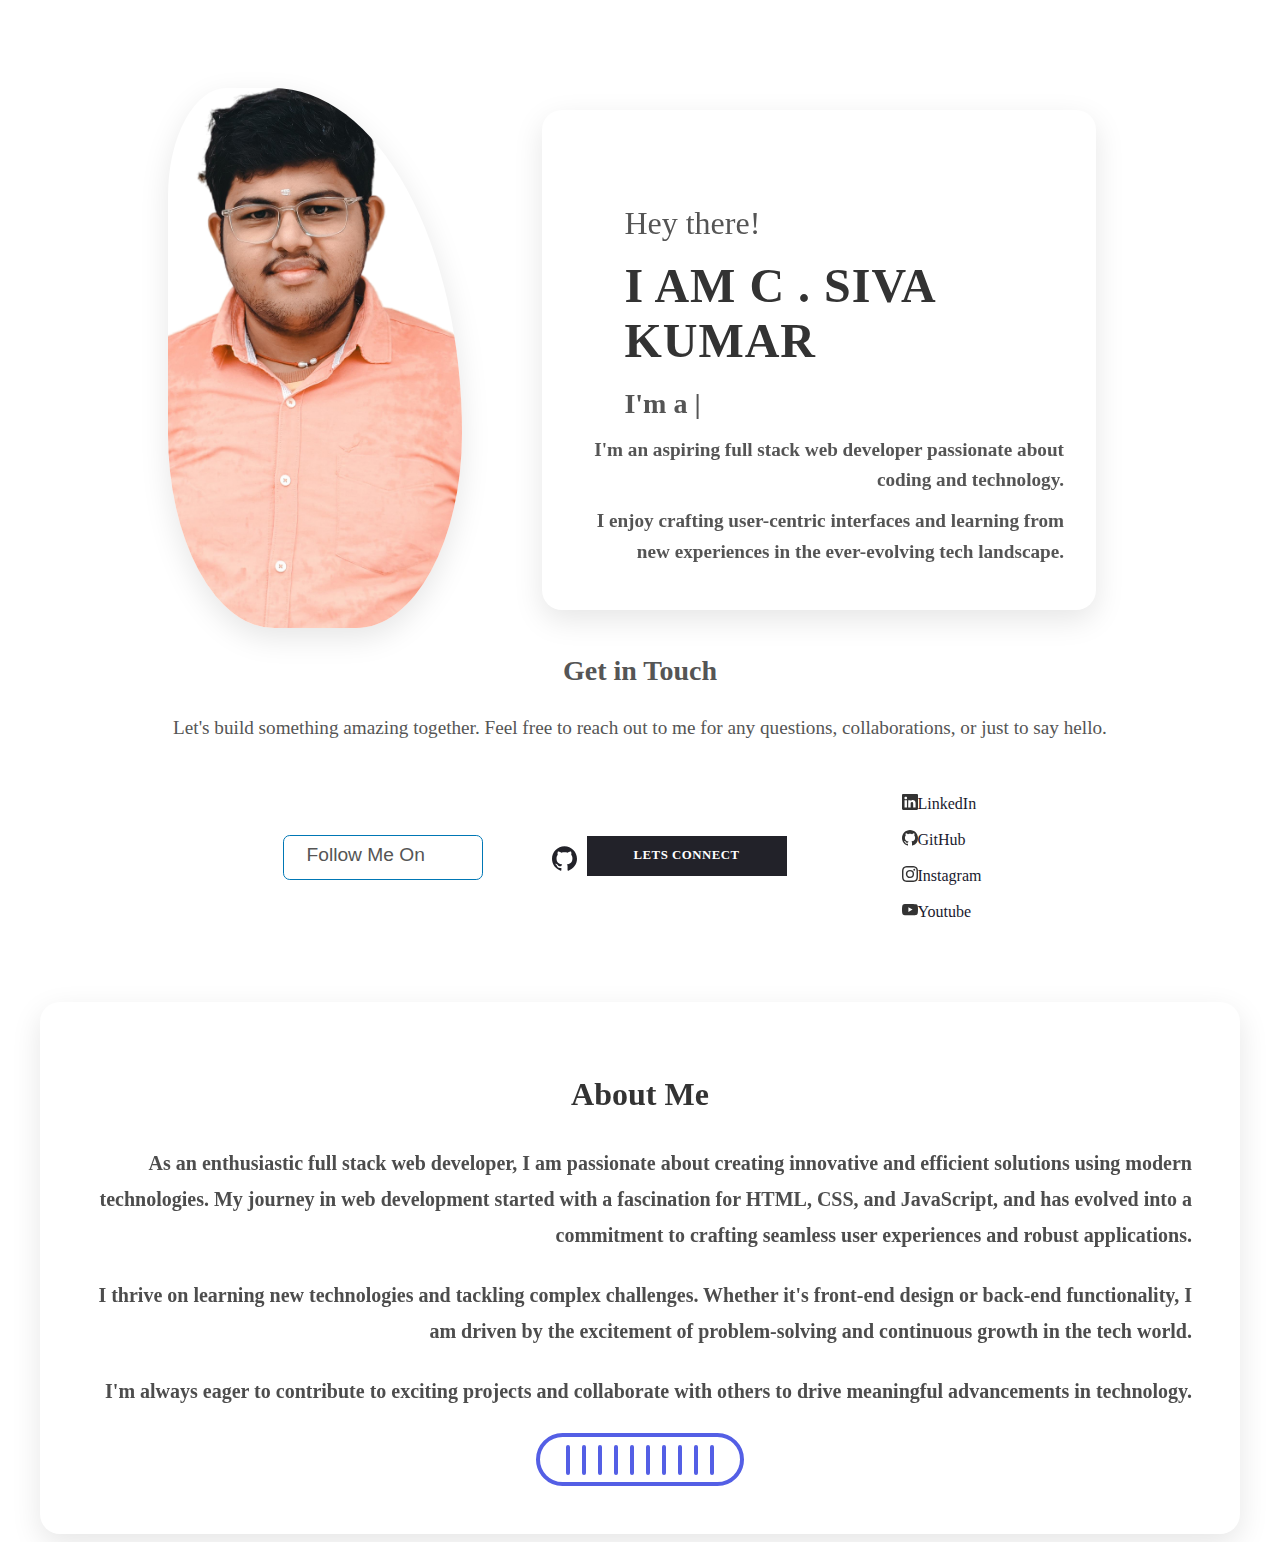
==== commit 7a299556: "Removed unused script references from about.html and experience.html. Updated the index.html footer " ====
--- a/about.html
+++ b/about.html
@@ -181,6 +181,5 @@
 </section>
 
 <!-- Include the script for typewriter effect here -->
-<script src="js/script.js"></script>
 </body>
 </html>
--- a/styles/about.css
+++ b/styles/about.css
@@ -1,3 +1,4 @@
+
 /* Container for the about section */
 #about {
     justify-content: center;
@@ -32,9 +33,6 @@
     box-shadow: 0 10px 30px rgba(0, 0, 0, 0.1);
 }
 
-.aboutsection img:hover {
-    transform: scale(1.02) translateY(-10px);
-}
 
 /* Container for the profile image */
 .profileimg {
@@ -49,9 +47,7 @@
     transition: border-radius 0.5s ease;
 }
 
-.aboutsection img:hover {
-    border-radius: 70% 30% 30% 70% / 70% 70% 30% 30%;
-}
+
 
 /* Background for the profile image */
 .profileimg::after {
@@ -61,20 +57,17 @@
     left: 0;
     width: 100%;
     height: 80%;
+    /* background-image: url('../images/laptop.webp'); */
     background-position: center;
     background-size: cover;
     filter: blur(1.1px);
     border-radius: 30% 70% 70% 30% / 30% 30% 70% 70%;
-    border: 5px solid rgba(255, 255, 255, 0.8);
+    /* border: 5px solid rgba(255, 255, 255, 0.8); */
     z-index: -1;
     transition: all 0.5s ease;
 }
 
-/* Hover effect for the profile image background */
-.profileimg:hover::after {
-    box-shadow: 0 0 30px rgba(4, 0, 253, 0.3);
-    transform: scale(1.05);
-}
+
 
 /* Container for the about me text */
 .aboutme {
@@ -102,6 +95,7 @@
     text-transform: uppercase;
     letter-spacing: 2px;
     margin: 0 0 1.5rem 0;
+   
 }
 
 /* Styles for the secondary heading in about me */
@@ -123,14 +117,6 @@
 }
 
 /* Container for the get in touch section */
-.get-in-touch {
-    text-align: center;
-    margin: 4rem 10rem;
-    padding: 3rem;
-    border-radius: 20px;
-    box-shadow: 0 10px 30px rgba(0, 0, 0, 0.1);
-    backdrop-filter: blur(10px);
-}
 
 /* Styles for the heading in get in touch */
 .get-in-touch h2 {
@@ -175,6 +161,169 @@
     line-height: 1.8;
     color: #555;
     margin-bottom: 1.5rem;
+}
+
+/* Wave menu styles */
+.wave-menu {
+    border: 4px solid #545FE5;
+    border-radius: 50px;
+    width: 200px;
+    height: 45px;
+    display: flex;
+    justify-content: center;
+    align-items: center;
+    padding: 0;
+    margin: 2rem auto;
+    cursor: pointer;
+    transition: all 0.3s ease;
+    position: relative;
+    overflow: hidden;
+}
+
+.wave-menu:hover {
+    background: #545FE5;
+    transform: translateY(-3px);
+    box-shadow: 0 10px 20px rgba(84, 95, 229, 0.3);
+}
+
+
+
+/* Padding for the about section */
+.about {
+    padding: 3rem 0;
+}
+
+/* Container for the about section content */
+.aboutsection {
+    margin: 2rem 10rem 0rem 10rem;
+    display: flex;
+    justify-items: center;
+    align-content: center;
+    flex-direction: row; 
+}
+
+/* Styles for the profile image */
+.aboutsection img {
+    width: 23vw;
+    max-width: 450px;
+    height: 60vh;
+}
+
+/* Container for the profile image */
+.profileimg {
+    position: relative;
+    display: inline-block;
+    max-width: 100%;
+    
+}
+
+/* Updated border-radius for images */
+.aboutsection img, .img-style, #imgbg {
+    border-radius: 25% 80% 45% 45%; 
+}
+
+/* Styles for the image */
+.img-style {
+    transition: transform 0.3s ease-in-out;
+}
+
+
+
+/* Container for the about me text */
+.aboutme {
+    padding-top: 10%;
+    text-align: center;
+    vertical-align: center;
+    margin: 1rem;
+    flex-grow: 1;
+}
+
+/* Styles for the first heading in about me */
+.aboutme h2:first-child {
+    font-size: 2rem;
+    font-weight: 300;
+    color: #555555;
+}
+
+/* Styles for the main heading in about me */
+.aboutme h1 {
+    color: #333333;
+    padding-left: 50px;
+    text-align: start;
+    font-size: clamp(2rem, 5vw, 3rem);
+    font-weight: 700;
+    text-transform: uppercase;
+    letter-spacing: 1px;
+    margin: 0 0 20px 0;
+}
+
+/* Styles for the secondary heading in about me */
+.aboutme h2 {
+    font-size: 1.75rem;
+    color: #555555;
+    font-weight: bolder;
+    padding-left: 50px;
+    text-align: start;
+    margin: 0 0 15px 0;
+}
+
+/* Styles for the about content paragraph */
+.aboutcontent p {
+    text-align: right;
+    font-size: 1.2rem;
+    font-weight: 550;
+    line-height: 1.6;
+    margin: 0 0 10px 0;
+}
+
+/* Container for the get in touch section */
+.get-in-touch {
+    text-align: center;
+    margin: 1rem 5rem;
+}
+
+/* Styles for the heading in get in touch */
+.get-in-touch h2 {
+    font-size: 1.75rem;
+    color: #555555;
+    font-weight: bolder;
+    text-align: center;
+}
+
+/* Styles for the paragraph in get in touch */
+.aboutme .get-in-touch p {
+    text-align: center;
+    font-size: 1.2rem;
+    font-weight: 550;
+    line-height: 1.6;
+    margin: 0 0 10px 0;
+}
+
+/* Styles for dynamic text */
+#dynamic-text {
+    color: #2b00ff;
+}
+
+/* Container for the additional about section */
+.aboutmore {
+    margin: 0 2rem;
+    text-align: right;
+    font-size: 1.25rem;
+    font-weight: 900;
+}
+
+/* Styles for the heading in additional about section */
+.aboutmore h2 {
+    font-size: 2rem;
+    font-weight: 900;
+    color: #333333;
+}
+
+/* Styles for the paragraph in additional about section */
+.aboutmore p {
+    font-size: 1.25rem;
+    font-weight: 900;
+    color: #4d4d4d;
 }
 
 /* Container for the connect with me section */
@@ -424,66 +573,91 @@
     background: #545FE5;
 }
 
-/* Wave menu animations */
+/* Animation for the second wave menu list item */
 .wave-menu li:nth-child(2) {
     animation-name: wave2;
     animation-delay: 0.2s;
 }
 
+/* Animation for the third wave menu list item */
 .wave-menu li:nth-child(3) {
     animation-name: wave3;
     animation-delay: 0.23s;
     animation-duration: 0.4s;
 }
 
+/* Animation for the fourth wave menu list item */
 .wave-menu li:nth-child(4) {
     animation-name: wave4;
     animation-delay: 0.1s;
     animation-duration: 0.3s;
 }
 
+/* Animation for the fifth wave menu list item */
 .wave-menu li:nth-child(5) {
     animation-delay: 0.5s;
 }
 
+/* Animation for the sixth wave menu list item */
 .wave-menu li:nth-child(6) {
     animation-name: wave2;
     animation-duration: 0.5s;
 }
 
+/* Animation for the eighth wave menu list item */
 .wave-menu li:nth-child(8) {
     animation-name: wave4;
     animation-delay: 0.4s;
     animation-duration: 0.25s;
 }
 
+/* Animation for the ninth wave menu list item */
 .wave-menu li:nth-child(9) {
     animation-name: wave3;
     animation-delay: 0.15s;
 }
 
-/* Wave animation keyframes */
+/* Keyframes for the first wave animation */
 @keyframes wave1 {
-    from { transform: scaleY(1); }
-    to { transform: scaleY(0.5); }
-}
-
+    from {
+        transform: scaleY(1);
+    }
+    to {
+        transform: scaleY(0.5);
+    }
+}
+
+/* Keyframes for the second wave animation */
 @keyframes wave2 {
-    from { transform: scaleY(0.3); }
-    to { transform: scaleY(0.6); }
-}
-
+    from {
+        transform: scaleY(0.3);
+    }
+    to {
+        transform: scaleY(0.6);
+    }
+}
+
+/* Keyframes for the third wave animation */
 @keyframes wave3 {
-    from { transform: scaleY(1.5); }
-    to { transform: scaleY(0.8); }
-}
-
+    from {
+        transform: scaleY(1.5);
+    }
+    to {
+        transform: scaleY(0.8);
+    }
+}
+
+/* Keyframes for the fourth wave animation */
 @keyframes wave4 {
-    from { transform: scaleY(0.2); }
-    to { transform: scaleY(1); }
-}
-
-/* Responsive styles */
+    from {
+        transform: scaleY(0.2);
+    }
+    to {
+        transform: scaleY(1);
+    }
+}
+
+/* Responsive styles for about section */
 @media (min-width: 768px) and (max-width: 1200px) {
     .aboutsection {
         margin: 5rem;
@@ -495,6 +669,7 @@
 }
 
 @media (max-width: 768px) {
+    
     .aboutsection {
         margin: 0 2rem;
         flex-direction: column;
@@ -508,15 +683,16 @@
     }
     .profileimg {
         text-align: center;
-        position: relative;
+        position: relative; /* Ensure relative positioning for child elements */
     }
     .profileimg::after {
         content: ""; 
         position: absolute;
         bottom: 0;
-        left: 50%;
-        transform: translateX(-50%);
-        width: 19rem;
+        left: 50%; /* Start from the left center */
+        transform: translateX(-50%); /* Center it horizontally */
+        width: 19rem; /* Adjust width */
+        
     }
     .aboutsection .aboutme {
         margin: 1rem 0;
@@ -528,6 +704,7 @@
         text-align: center;
     }
 }
+
 
 @media (max-width: 576px) {
     .aboutsection {
@@ -548,6 +725,10 @@
 }
 
 @media (max-width: 505px) {
+    .aboutmore{
+        margin: 0 ;
+        padding: 0 10px;
+    }
     .aboutme h1 {
         font-size: 1.5rem;
     }
@@ -636,3 +817,256 @@
         background-color: #ff0000;
     }
 }
+
+    
+
+/* Hover effect for the wave menu list items */
+.wave-menu:hover > li {
+    background: #fff;
+}
+
+/* Hover effect for the wave menu */
+.wave-menu:hover {
+    background: #545FE5;
+}
+
+/* Animation for the second wave menu list item */
+.wave-menu li:nth-child(2) {
+    animation-name: wave2;
+    animation-delay: 0.2s;
+}
+
+/* Animation for the third wave menu list item */
+.wave-menu li:nth-child(3) {
+    animation-name: wave3;
+    animation-delay: 0.23s;
+    animation-duration: 0.4s;
+}
+
+/* Animation for the fourth wave menu list item */
+.wave-menu li:nth-child(4) {
+    animation-name: wave4;
+    animation-delay: 0.1s;
+    animation-duration: 0.3s;
+}
+
+/* Animation for the fifth wave menu list item */
+.wave-menu li:nth-child(5) {
+    animation-delay: 0.5s;
+}
+
+/* Animation for the sixth wave menu list item */
+.wave-menu li:nth-child(6) {
+    animation-name: wave2;
+    animation-duration: 0.5s;
+}
+
+/* Animation for the eighth wave menu list item */
+.wave-menu li:nth-child(8) {
+    animation-name: wave4;
+    animation-delay: 0.4s;
+    animation-duration: 0.25s;
+}
+
+/* Animation for the ninth wave menu list item */
+.wave-menu li:nth-child(9) {
+    animation-name: wave3;
+    animation-delay: 0.15s;
+}
+
+/* Keyframes for the first wave animation */
+@keyframes wave1 {
+    from {
+        transform: scaleY(1);
+    }
+    to {
+        transform: scaleY(0.5);
+    }
+}
+
+/* Keyframes for the second wave animation */
+@keyframes wave2 {
+    from {
+        transform: scaleY(0.3);
+    }
+    to {
+        transform: scaleY(0.6);
+    }
+}
+
+/* Keyframes for the third wave animation */
+@keyframes wave3 {
+    from {
+        transform: scaleY(1.5);
+    }
+    to {
+        transform: scaleY(0.8);
+    }
+}
+
+/* Keyframes for the fourth wave animation */
+@keyframes wave4 {
+    from {
+        transform: scaleY(0.2);
+    }
+    to {
+        transform: scaleY(1);
+    }
+}
+
+/* Responsive styles for about section */
+@media (min-width: 768px) and (max-width: 1200px) {
+    .aboutsection {
+        margin: 5rem;
+        justify-content: center;
+    }
+    .aboutsection img {
+        width: 35vw;
+    }
+}
+
+@media (max-width: 768px) {
+    
+    .aboutsection {
+        margin: 0 2rem;
+        flex-direction: column;
+        text-align: center;
+    }
+    .aboutsection img {
+        width: 20rem;
+        height: 50vh;
+        max-width: 500px;
+        margin-bottom: 1rem;
+    }
+    .profileimg {
+        text-align: center;
+        position: relative; /* Ensure relative positioning for child elements */
+    }
+    .profileimg::after {
+        content: ""; 
+        position: absolute;
+        bottom: 0;
+        left: 50%; /* Start from the left center */
+        transform: translateX(-50%); /* Center it horizontally */
+        width: 19rem; /* Adjust width */
+        
+    }
+    .aboutsection .aboutme {
+        margin: 1rem 0;
+    }
+    .aboutme h1 {
+        font-size: 2.5rem;
+    }
+    .aboutmore {
+        text-align: center;
+    }
+}
+
+
+@media (max-width: 576px) {
+    .aboutsection {
+        margin: 0 1rem;
+    }
+    .aboutme h1 {
+        font-size: 2rem;
+    }
+    #connectwithme .links li {
+        padding: 0.5rem 0rem;
+    }
+    .img-style {
+        border-radius: 30% 15% 10% 35% / 35% 25% 25% 15%;
+    }
+    .aboutsection .aboutme {
+        margin: 0.5rem 0;
+    }
+}
+
+@media (max-width: 505px) {
+    .aboutme h1 {
+        font-size: 1.5rem;
+    }
+    ul {
+        list-style: none;
+    }
+    .example-2 {
+        display: flex;
+        justify-content: center;
+        align-items: center;
+    }
+    .example-2 .icon-content {
+        margin: 0 10px;
+        position: relative;
+    }
+    .example-2 .icon-content .tooltip {
+        position: absolute;
+        top: -30px;
+        left: 50%;
+        transform: translateX(-50%);
+        color: #fff;
+        padding: 6px 10px;
+        border-radius: 5px;
+        opacity: 0;
+        visibility: hidden;
+        font-size: 14px;
+        transition: all 0.3s ease;
+    }
+    .example-2 .icon-content:hover .tooltip {
+        opacity: 1;
+        visibility: visible;
+        top: -50px;
+    }
+    .example-2 .icon-content a {
+        position: relative;
+        overflow: hidden;
+        display: flex;
+        justify-content: center;
+        align-items: center;
+        width: 50px;
+        height: 50px;
+        border-radius: 50%;
+        color: #4d4d4d;
+        background-color: #fff;
+        transition: all 0.3s ease-in-out;
+    }
+    .example-2 .icon-content a:hover {
+        box-shadow: 3px 2px 45px 0px rgb(0 0 0 / 12%);
+    }
+    .example-2 .icon-content a svg {
+        position: relative;
+        z-index: 1;
+        width: 30px;
+        height: 30px;
+    }
+    .example-2 .icon-content a:hover {
+        color: white;
+    }
+    .example-2 .icon-content a .filled {
+        position: absolute;
+        top: auto;
+        bottom: 0;
+        left: 0;
+        width: 100%;
+        height: 0;
+        background-color: #000;
+        transition: all 0.3s ease-in-out;
+    }
+    .example-2 .icon-content a:hover .filled {
+        height: 100%;
+    }
+    .example-2 .icon-content a[data-social="linkedin"] .filled,
+    .example-2 .icon-content a[data-social="linkedin"] ~ .tooltip {
+        background-color: #0274b3;
+    }
+    .example-2 .icon-content a[data-social="github"] .filled,
+    .example-2 .icon-content a[data-social="github"] ~ .tooltip {
+        background-color: #24262a;
+    }
+    .example-2 .icon-content a[data-social="instagram"] .filled,
+    .example-2 .icon-content a[data-social="instagram"] ~ .tooltip {
+        background: linear-gradient(45deg, #405de6, #5b51db, #b33ab4, #c135b4, #e1306c, #fd1f1f);
+    }
+    .example-2 .icon-content a[data-social="youtube"] .filled,
+    .example-2 .icon-content a[data-social="youtube"] ~ .tooltip {
+        background-color: #ff0000;
+    }
+}
